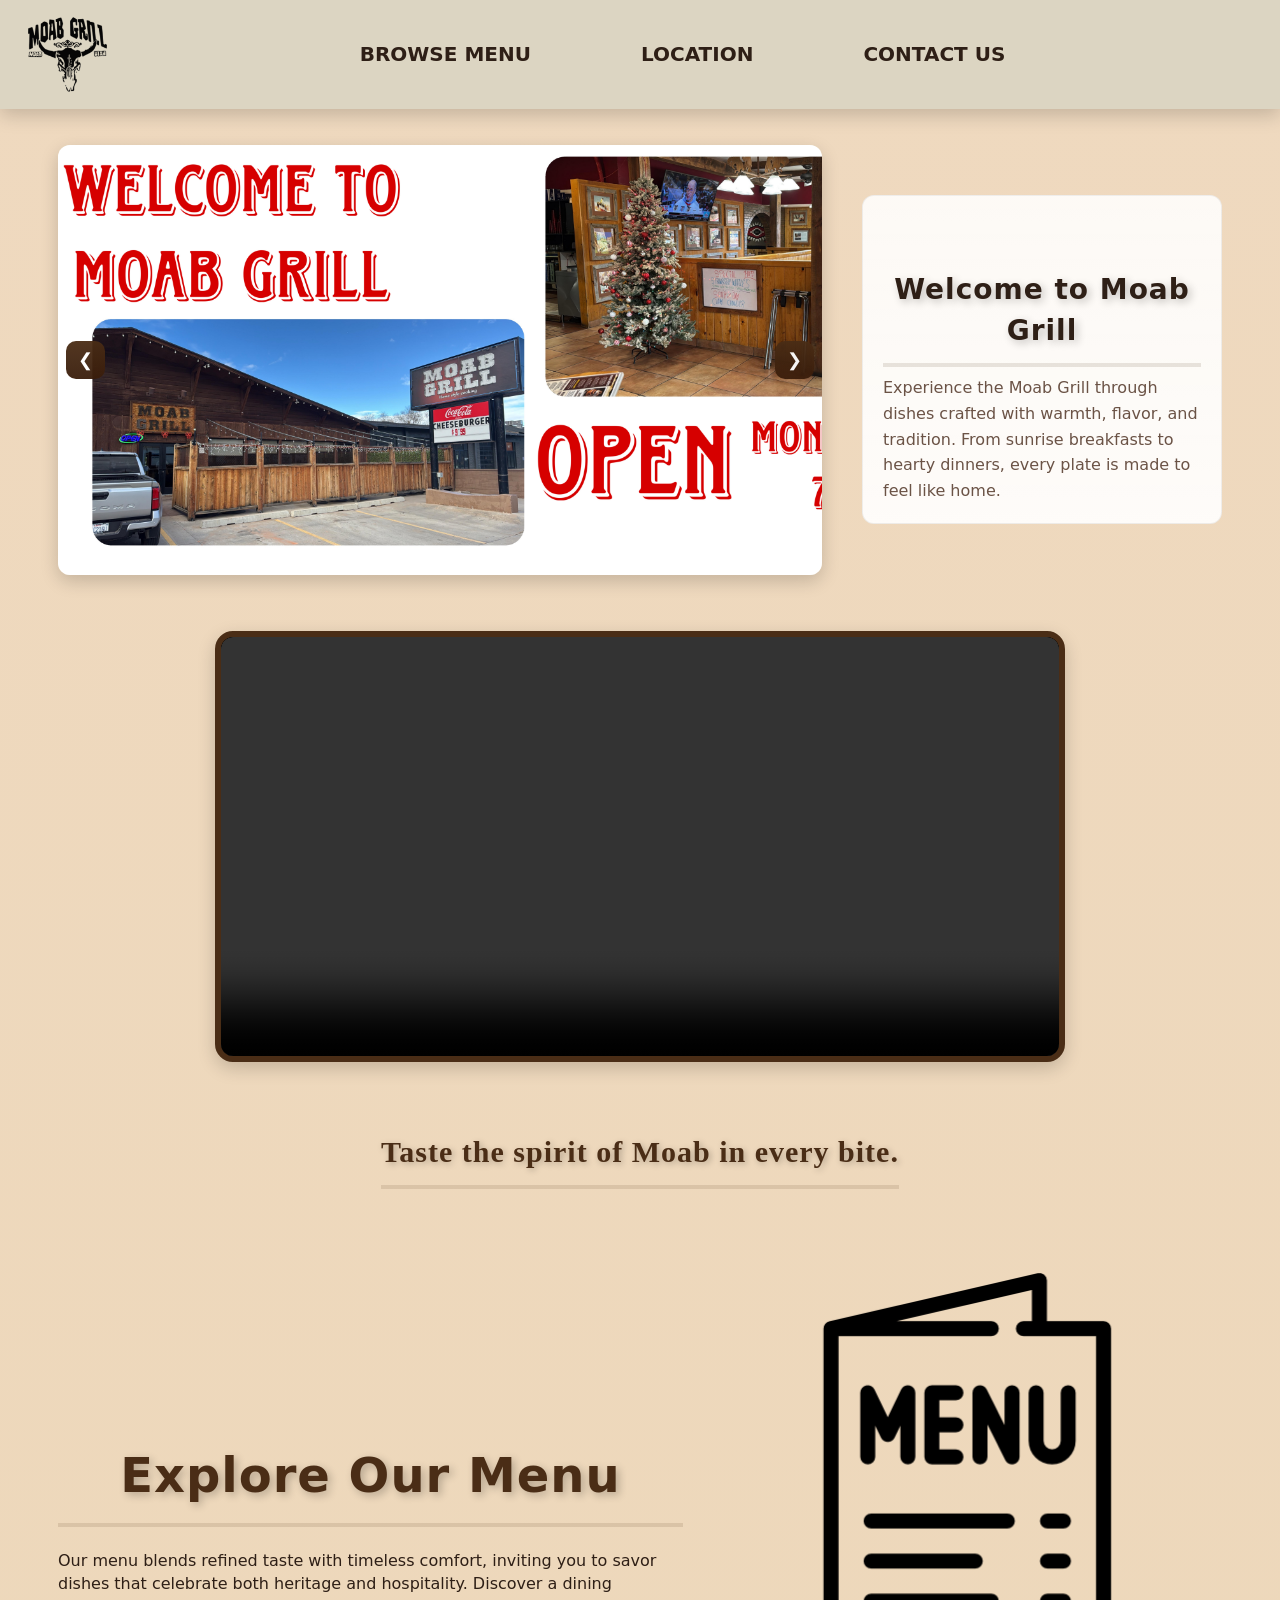
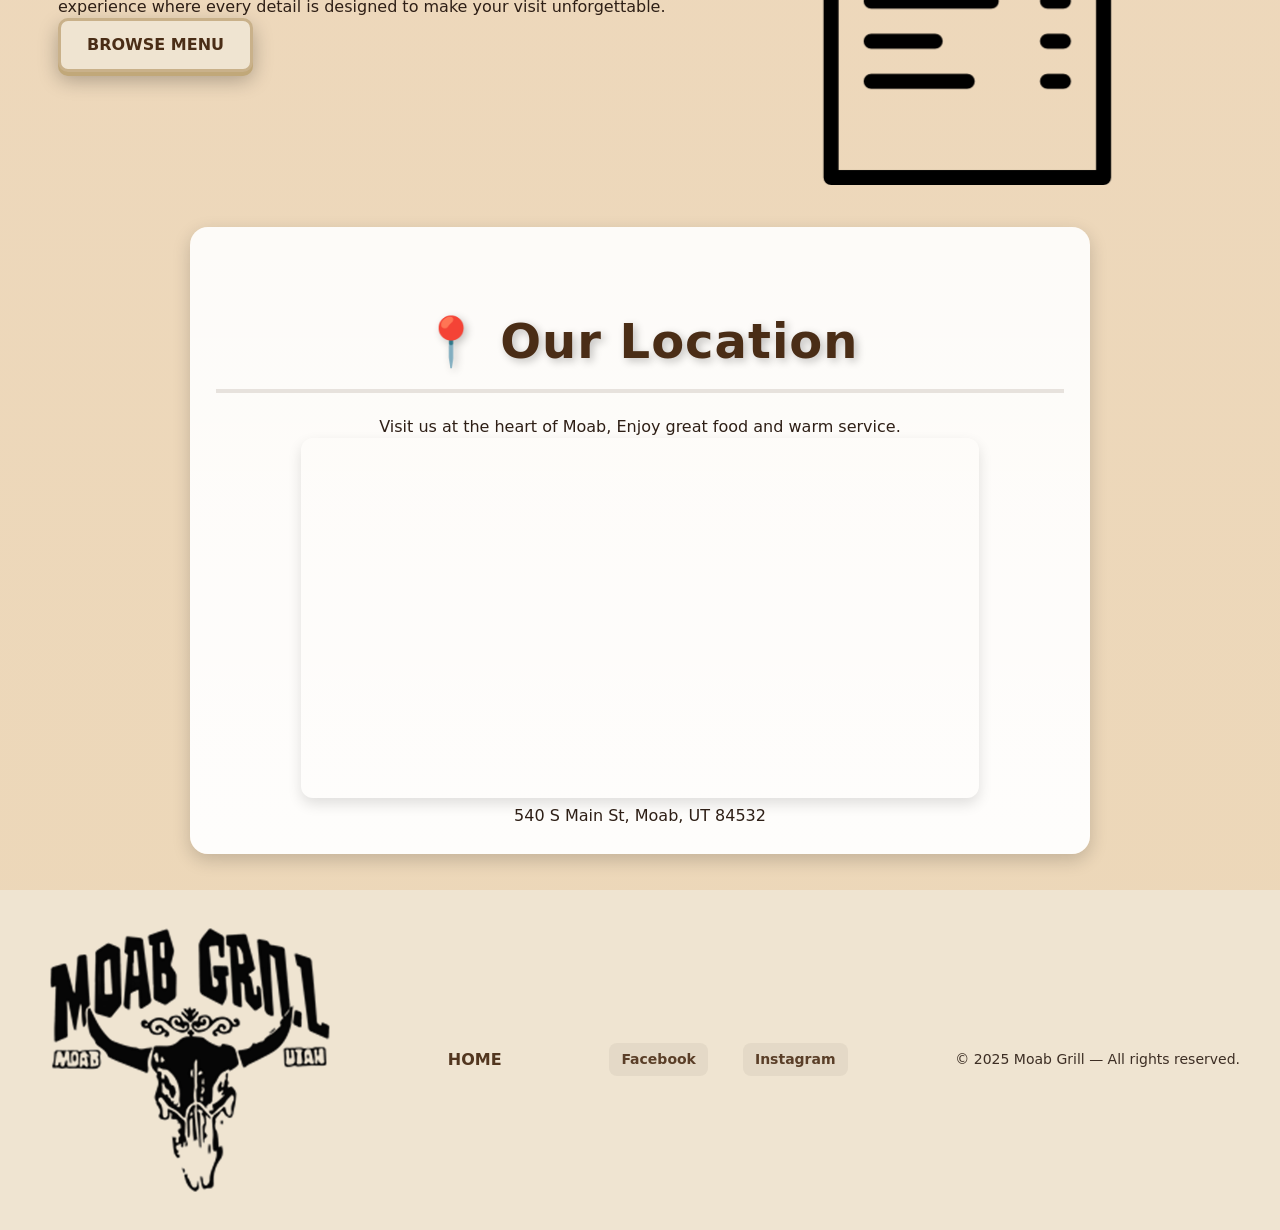
==== index.html @ 01747a02 "Rename" ====
<!DOCTYPE html>
<html lang="en">
<head>
    <meta charset="UTF-8">
    <meta name="viewport" content="width=device-width, initial-scale=1.0">
    <link rel="icon" type="image/x-icon" href="moabgrill.ico">

    <title>Moab Grill</title>

    <link rel="stylesheet" href="styles.css">

    <script defer src="script.js"></script>
</head>

<body>
    <header>
        <h1>
            <img src="LogoMG.jpg" alt="Logo" width="85">
        </h1>

        <nav>
            <a href="menu.html">BROWSE MENU</a>
            <a href="#location">LOCATION</a>
            <a href="Contact.html">CONTACT US</a>
        </nav>
    </header>
 
<section class="hero">
    <div class="slider-wrapper">

        <button class="arrow left" onclick="prevSlide()">&#10094;</button>

        <div class="slider" id="slider">
            <img src="IMG/slide1.JPEG" alt="Welcome">
            <img src="IMG/slide2.JPEG" alt="News">
            <img src="IMG/slide3.JPEG" alt="News2">
        </div>

        <button class="arrow right" onclick="nextSlide()">&#10095;</button>

    </div>

    <div class="hero-text text-box">
        <h2>Welcome to Moab Grill</h2>
        <p>
            Experience the Moab Grill through dishes crafted with warmth, flavor, and tradition. From sunrise breakfasts to hearty dinners, every plate is made to feel like home.
        </p>
    </div>

</section>

<script>
let slider = document.getElementById('slider');
let current = 0;

function nextSlide() {
    current = Math.min(current + 1, slider.children.length - 1);
    slider.scrollTo({ left: slider.clientWidth * current, behavior: "smooth" });
}

function prevSlide() {
    current = Math.max(current - 1, 0);
    slider.scrollTo({ left: slider.clientWidth * current, behavior: "smooth" });
}
</script>
    
    <!-- VIDEO SECTION -->
    <section class="home-video">
        <div class="video-container">

            <video id="moabVideo" controls autoplay muted>
                <source src="IMG/MoabVideo.MOV" type="video/mp4">
                Your browser does not support the video tag.
            </video>

            <button id="replayBtn" class="replay-btn" style="display:none;">
                Replay Video
            </button>

        </div>

        <h2 class="video-slogan">Taste the spirit of Moab in every bite.</h2>
    </section>
<!-- SECCIÓN INTERMEDIA: IMAGEN + TEXTO -->
<section class="info-section">

    <div class="info-text text-box">
        <h2>Explore Our Menu</h2>
        <p>
Our menu blends refined taste with timeless comfort, inviting you to savor dishes that celebrate both heritage and hospitality. Discover a dining experience where every detail is designed to make your visit unforgettable.
        </p>

        <a href="menu.html" class="menu-btn">BROWSE MENU</a>
    </div>

    <div class="info-image">
        <img src="IMG/menuHome.png" alt="Info Moab">
    </div>

</section>

<div class="map-container">
<section class="location-card" id="location">
    <h2 class="location-title">📍 Our Location</h2>

    <p class="location-text">
        Visit us at the heart of Moab, Enjoy great food and warm service.
    </p>

    <div class="map-container">
        <iframe 
            src="https://www.google.com/maps/embed?pb=!1m18!1m12!1m3!1d3119.619940650488!2d-109.55331732407231!3d38.56556946621529!2m3!1f0!2f0!3f0!3m2!1i1024!2i768!4f13.1!3m3!1m2!1s0x8747e1f3d8382903%3A0x69e4f09eb631715b!2s540%20S%20Main%20St%2C%20Moab%2C%20UT%2084532%2C%20EE.%20UU.!5e0!3m2!1ses-419!2smx!4v1763267041675!5m2!1ses-419!2smx"
            loading="lazy"
            allowfullscreen=""
            referrerpolicy="no-referrer-when-downgrade">
        </iframe>
    </div>
            <p class="location-text">
540 S Main St, Moab, UT 84532
    </p>
</section>
</div>
    
<footer class="footer" id="contacto">
  <div class="footer-container">

    <div class="footer-brand">
      <img src="LogoMG.jpg" alt="Moab Grill Logo" class="footer-logo-img">
    </div>

    <div class="footer-links">
      <a href="MoabGrill.html">HOME</a>
    </div>

    <div class="footer-socials">
      <a href="https://www.facebook.com/profile.php?id=61584618687221" target="_blank" class="social-item">
        <img src="IMG/facebook.jpg" alt="Facebook">
        <span>Facebook</span>
      </a>

      <a href="https://www.instagram.com/moabgrill_restaurant/" target="_blank" class="social-item">
        <img src="IMG/instagram.jpg" alt="Instagram">
        <span>Instagram</span>
      </a>
    </div>

    <div class="footer-copy">
      © 2025 Moab Grill — All rights reserved.
    </div>

  </div>
</footer>


</body>
</html>
---- styles.css ----
/* ==========================================================
   MOAB GRILL — UNIFIED STYLES + MOBILE OPTIMIZED
   ========================================================== */

/* Variables */
:root{
  --bg: #EFD9BF;
  --paper: #FFF8F0;
  --accent-dark: #4a2d16;
  --accent-mid: #8b4b1e;
  --accent-warm: #c98a55;
  --text-dark: #2e1f16;
  --muted: #6b5346;
  --vanilla: #F6E8C3;
  --footer-bg: #1f1f1f;
  --shadow: 0 6px 18px rgba(0,0,0,0.18);
  --radius: 12px;
  --max-width: 1200px;
}

/* --------------------------
   Reset y globales
   -------------------------- */
*{box-sizing:border-box;margin:0;padding:0}
html{scroll-behavior:smooth}
body{
  font-family: "Inter", system-ui, -apple-system, "Segoe UI", Roboto, "Helvetica Neue", Arial;
  background: linear-gradient(180deg, var(--bg) 0%, #ecd7b8 100%);
  color:var(--text-dark);
  -webkit-font-smoothing:antialiased;
  -moz-osx-font-smoothing:grayscale;
  line-height:1.45;
}
.container{
  max-width:var(--max-width);
  margin:0 auto;
  padding:0 18px;
}
a{color:inherit;text-decoration:none}
img{max-width:100%;display:block}
/* --------------------------
   HEADER / NAV */

header{
    display:flex;
    align-items:center;
    background:#DCD5C2;
    padding:12px 25px;
    box-shadow:var(--shadow);
    position:sticky;
    top:0;
    z-index:60;
}

/* Logo  */
header .logo{
    margin-left:15px; 
}
header .logo img{
    width:92px;
    height:auto;
    border-radius:8px;
}

/* Nav general */
nav{
    display:flex;
    flex:1;
    justify-content:center; /* centra el conjunto del nav */
    align-items:center;
    gap:60px; /* espacio entre BROWSE MENU y los otros */
}

/* BROWSE MENU */
nav a:first-child{
    font-weight:700;
    font-size:20px;
    color:var(--text-dark);
    padding:6px 10px;
    position:relative;
    transition:0.3s ease;
}
nav a:first-child::after{
    content:"";
    position:absolute;
    left:0;
    bottom:-3px;
    width:0%;
    height:3px;
    background-color:var(--accent-mid);
    transition:width 0.3s ease;
}
nav a:first-child:hover::after{
    width:100%;
}
nav a:first-child:hover{
    transform:scale(1.08);
    color:var(--accent-mid);
}

/* LOCATION + CONTACT US */
nav a:not(:first-child){
    font-weight:700;
    font-size:20px;
    color:var(--text-dark);
    padding:6px 10px;
    margin-left:30px; 
    position:relative;
    transition:0.3s ease;
}
nav a:not(:first-child)::after{
    content:"";
    position:absolute;
    left:0;
    bottom:-3px;
    width:0%;
    height:3px;
    background-color:var(--accent-mid);
    transition:width 0.3s ease;
}
nav a:not(:first-child):hover::after{
    width:100%;
}
nav a:not(:first-child):hover{
    transform:scale(1.08);
    color:var(--accent-mid);
}

/* --------------------------
   MOBILE
   -------------------------- */
@media(max-width:600px){
    header{
        flex-direction:column;
        align-items:center;
        padding:12px 10px;
    }
    nav{
        flex-direction:column;
        gap:12px;
    }
    nav a{
        font-size:18px;
        margin-left:0;
    }
    header .logo{
        margin-left:0;
    }
}



/* --------------------------
   HERO / SLIDER — 
   -------------------------- */

.hero{
  max-width:var(--max-width);
  margin:36px auto;
  display:flex;
  gap:40px;
  align-items:center;
  padding:0 18px;
}

.slider-wrapper{
  flex:1;
  min-width:260px;
  max-width:900px;
  position:relative;
}

.slider{
  display:flex;
  overflow:hidden;
  border-radius:12px;
  box-shadow:var(--shadow);
  aspect-ratio:16/9;
  background:#EFE4D1; /* madera de abedul */
}

.arrow{
  position:absolute;
  top:50%;
  transform:translateY(-50%);
  background:linear-gradient(180deg,var(--accent-dark),#3a1d0b);
  color:#fff;
  border:0;
  padding:8px 12px;
  border-radius:10px;
  cursor:pointer;
  font-size:18px;
  opacity:0.95;
}
/* --------------------------
   HERO TEXT + ARROWS
   -------------------------- */
.arrow.left{
    left:8px;
}

.arrow.right{
    right:8px;
}

.hero-text{
    width:360px;
    background:linear-gradient(180deg,rgba(255,255,255,0.85), rgba(255,255,255,0.9));
    padding:20px;
    border-radius:12px;
    border:1px solid rgba(0,0,0,0.06);
}

.hero-text h2{
    font-size:28px;
    margin-bottom:8px;
    color:var(--text-dark);
}

.hero-text p{
    color:var(--muted);
    line-height:1.6;
}

/* ===========================
   MOBILE — BOTÓN BROWSE MENU ABEDUL
   =========================== */
@media(max-width:600px){
  .menu-btn{
    background:#EFE4D1 !important; /* madera de abedul */
    color:var(--accent-dark) !important;
    border:3px solid #C9B18A !important;
    box-shadow:0 4px 0 #C1A879, 0 8px 18px rgba(0,0,0,0.18) !important;
  }

  .menu-btn:hover{
    background:#E6DAC1 !important;
    transform:scale(1.05);
  }
}

/* --------------------------
   VIDEO HOME
   -------------------------- */
.home-video{
    display:flex;
    flex-direction:column;
    align-items:center;
    gap:14px;
    padding:20px 0;
}

.video-container{
    width:92%;
    max-width:850px;
    border-radius:18px;
    overflow:hidden;
    border:6px solid var(--accent-dark);
    box-shadow:var(--shadow);
    background:#000; /* fondo neutro original */
}

.home-video video{
    width:100%;
    display:block;
    border-radius:12px;
    background:#000;
}

.video-slogan{
    font-family:Georgia,serif;
    font-weight:700;
    font-size:30px;
    color:var(--accent-dark);
    text-align:center;
    text-shadow:2px 2px 6px rgba(0,0,0,0.25);
}

.replay-btn{
    display:inline-block;
    margin-top:10px;
    background:var(--accent-dark);
    color:#fff;
    padding:10px 20px;
    border-radius:12px;
    border:0;
    cursor:pointer;
    font-weight:700;
    box-shadow:0 6px 14px rgba(0,0,0,0.25);
    transition:0.25s ease;
}

.replay-btn:hover{
    background:var(--accent-mid);
}

/* --------------------------
   INFO SECTION
   -------------------------- */
.info-section{
    display:flex;
    gap:28px;
    align-items:center;
    max-width:var(--max-width);
    margin:42px auto;
    padding:0 18px;
}

.info-image{
    width:45%;
}

.info-image img{
    width:100%;
    border-radius:12px;
    object-fit:cover;
}

.info-text{
    width:55%;
}
.menu-btn{
    display:inline-block;
    background:#EFE4D1; /* madera de abedul */
    color:var(--accent-dark); /* texto oscuro */
    padding:12px 26px;
    border-radius:10px;
    font-weight:800;
    border:3px solid #C9B18A; /* borde madera sutil */
    box-shadow:0 4px 0 #C1A879, 0 8px 20px rgba(0,0,0,0.28);
    transition:0.25s ease;
}

.menu-btn:hover{
    background:#E6DAC1; /* hover un poco más claro */
    transform:scale(1.05);
}
/* --------------------------
   MENU INTRO 
   -------------------------- */
.menu-intro{
  display: flex;
  align-items: center;
  justify-content: space-between;
  max-width: var(--max-width);
  margin: 40px auto;
  gap: 30px;
  padding: 0 18px;
  flex-wrap: wrap;
}

.menu-intro .intro-text{
  flex: 1 1 45%;
  font-size: 20px;
  color: var(--text-dark);
  line-height: 1.6;
}

.menu-intro .intro-image{
  flex: 1 1 45%;
  display: flex;
  justify-content: flex-end;
}

.menu-intro .intro-image img{
  border-radius: 12px;
  max-width: 100%;
  height: auto;
  object-fit: cover;
  box-shadow: var(--shadow);
}

/* Responsive: apilar en móvil */
@media (max-width: 820px){
  .menu-intro{
    flex-direction: column-reverse;
    text-align: center;
    gap: 20px;
  }
  .menu-intro .intro-image{
    justify-content: center;
  }
  .menu-intro .intro-text{
    flex: unset;
    width: 100%;
    font-size: 18px;
  }
}

/* --------------------------
   SUBMENU 
   -------------------------- */
.submenu{
  max-width:var(--max-width);
  margin:28px auto;
  padding:30px 18px;
  background:var(--vanilla);
  border-radius:14px;
  box-shadow:var(--shadow);
  display:flex;flex-wrap:wrap;gap:46px;justify-content:center;align-items:center;
  transition:all 0.3s ease;
}

.submenu a{
  width:auto;
  min-width:130px;
  max-width:220px;
  display:flex;
  flex-direction:column;
  align-items:center;
  justify-content:flex-start;
  gap:10px;
  color:var(--text-dark);
  font-weight:800;
  font-size:18px;
  text-align:center;
  text-decoration:none;
  padding:6px;
  transition: transform 0.3s ease, color 0.3s ease;
}

.submenu a img{
  width:92px;
  height:92px;
  object-fit:contain;
  border-radius:12px;
  background:linear-gradient(180deg,rgba(255,255,255,0.9), rgba(255,255,255,0.7));
  padding:10px;
  box-shadow:0 6px 14px rgba(0,0,0,0.12);
  transition: transform 0.3s ease, filter 0.3s ease;
}

/* Hover Animations */
.submenu a:hover img{
  transform: scale(1.15);
  filter: brightness(1.18);
}
.submenu a:hover{
  transform: translateY(-6px);
  color: var(--accent-mid);
}

/* Responsive Submenu */
@media (max-width:900px){
  .submenu{
    gap:30px;
    padding:24px;
  }
  .submenu a{
    min-width:140px;
    width:45%;
  }
  .submenu a img{
    width:86px;
    height:86px;
  }
}
@media (max-width:420px){
  .submenu a{
    width:100%;
    min-width:unset;
  }
  .submenu{
    padding:18px;
    gap:18px;
  }
  .submenu a img{
    width:76px;
    height:76px;
  }
}

/* --------------------------
   MENU GRID / ITEMS
   -------------------------- */
.menu-row{
  display:flex;
  flex-wrap:wrap;
  gap:26px;
  justify-content:center;
  margin-bottom:28px;
}

.menu-item{
  flex:1 1 calc(33.333% - 30px);
  max-width:32%;
  background:var(--paper);
  border-radius:12px;
  padding:16px;
  box-shadow:0 8px 20px rgba(0,0,0,0.12);
  text-align:center;
  border:1px solid rgba(0,0,0,0.04);
  transition: transform 0.3s ease, box-shadow 0.3s ease;
}

.menu-item:hover{
  transform: translateY(-6px);
  box-shadow:0 12px 28px rgba(0,0,0,0.18);
}

.menu-item img{
  border-radius:10px;
  margin-bottom:12px;
  transition: transform 0.3s ease, filter 0.3s ease;
}

.menu-item:hover img{
  transform: scale(1.05);
  filter: brightness(1.12);
}

.menu-item h3{
  font-size:20px;
  color:var(--text-dark);
  margin-bottom:10px;
}

.menu-item p{
  color:var(--muted);
  font-size:15px;
  line-height:1.45;
}

/* Responsive Menu Items */
@media(max-width:820px){
  .menu-item{
    flex:1 1 80%;
    max-width:80%;
  }
}
@media(max-width:480px){
  .menu-item{
    padding:12px;
  }
  .menu-item h3{
    font-size:18px;
  }
  .menu-item p{
    font-size:14px;
  }
}

/* --------------------------
   PDF SECTION
   -------------------------- */
.pdf-section{
  max-width:var(--max-width);
  margin:28px auto;
  padding:18px;
  text-align:center;
}
.pdf-section h2{
  font-size:24px;
  color:var(--accent-dark);
  margin-bottom:18px;
}
.pdf-buttons{
  display:flex;
  flex-wrap:wrap;
  gap:14px;
  justify-content:center;
}
.pdf-btn{
  background:var(--paper);
  border:2px solid #d4b787;
  color:var(--text-dark);
  padding:10px 20px;
  border-radius:10px;
  font-weight:800;
  transition: background 0.25s ease, border-color 0.25s ease;
}
.pdf-btn:hover{
  background:#fffaf2;
  border-color:var(--accent-warm);
}

/* --------------------------
   TITLES H2/H3/H4
   -------------------------- */
h2{
  font-size:48px;
  text-align:center;
  font-weight:900;
  color:var(--accent-dark);
  text-shadow:3px 3px 8px rgba(0,0,0,0.24);
  margin:54px 0 22px;
  letter-spacing:1px;
  padding-bottom:12px;
  border-bottom:4px solid rgba(74,45,22,0.12);
}
h3, .menu-item h3{
  font-size:28px;
  text-align:center;
  font-weight:800;
  color:var(--accent-dark);
  margin:14px 0 8px;
  text-shadow:2px 2px 6px rgba(0,0,0,0.18);
}
h4{
  text-align:center;
  font-size:20px;
  font-weight:700;
  color:var(--muted);
  margin:12px 0 18px;
  text-shadow:1px 1px 4px rgba(0,0,0,0.12);
}

/* --------------------------
   MAP / LOCATION
   -------------------------- */
.location-card{max-width:900px;margin:36px auto;padding:26px;border-radius:18px;background:linear-gradient(180deg,rgba(255,255,255,0.9),rgba(255,255,255,0.95));box-shadow:var(--shadow);text-align:center}
.map-container iframe{width:80%;max-width:750px;height:360px;border-radius:12px;border:0;box-shadow:0 6px 14px rgba(0,0,0,0.12)}

/* --------------------------
   FOOTER
   -------------------------- */
.footer{
  background:#EFE4D1;
  color:var(--text-dark);
  padding:20px 18px;
}

.footer .footer-container{
  max-width:var(--max-width);
  margin:0 auto;
  display:flex;
  align-items:center;
  justify-content:space-between;
  gap:18px;
  flex-wrap:wrap;
}

.footer .brand{
  display:flex;
  align-items:center;
  gap:12px;
}

/* LOGO */
.footer .brand img{
  width:20px;
  border-radius:8px;
}

.footer .footer-links{
  display:flex;
  gap:18px;
  align-items:center;
}

.footer .footer-links a{
  color:var(--accent-dark);
  font-weight:600;
  opacity:0.95;
}

/* SOCIAL ICONS */
.footer .footer-socials{
  display:flex;
  gap:20px;
  align-items:center;
}

.footer .footer-socials a{
  display:flex;
  align-items:center;
  gap:8px;                  /* ← espacio entre icono y texto */
  padding:6px 10px;         /* ← más aire alrededor */
  border-radius:8px;
  background:rgba(0,0,0,0.05);
  transition: transform 0.25s ease, background 0.25s ease;
}


.footer .footer-socials img{
  width:22px;
  height:22px;
  filter:brightness(0.85);
  transition: transform 0.25s ease, filter 0.25s ease;
}


/* Hover */
.footer .footer-socials a:hover{
  transform: translateY(-4px);
  background:rgba(0,0,0,0.08);
}

.footer .footer-socials a:hover img{
  transform: scale(1.18);
  filter:brightness(1.2);
}

.footer .footer-copy{
  font-size:14px;
  opacity:0.92;
}


/* --------------------------
   MOBILE OPTIMIZATIONS
   -------------------------- */
@media(max-width:720px){
  .footer .footer-container{
    flex-direction:column;
    align-items:center;
    text-align:center;
  }
  .footer .footer-socials{order:2}
  .footer .footer-copy{order:3; margin-top:10px;}
}

/* ===========================
   MOBILE — INFO SECTION
   =========================== */
@media(max-width:600px){

  .info-section{
    flex-direction: column;   /* apila imagen y texto */
    gap:20px;                 /* espacio entre imagen y texto */
    align-items: left;      /* centra todo horizontalmente */
    padding:20px 10px;
  }

  .info-image, .info-text{
    width:95%;                /* ocupan casi todo el ancho */
    max-width:400px;          /* límite máximo para no estirar demasiado */
  }

  .info-image img{
    width:100%;               /* imagen llena el contenedor */
    height:auto;
    border-radius:12px;
  }

  .info-text{
    text-align:center;        /* texto centrado debajo de la imagen */
  }

  
  .info-text .menu-btn{
    width:100%;
    max-width:250px;
    margin:12px auto 0;
  }

}
/* --------------------------
   CONTACT US SECTION
-------------------------- */

/* SOCIAL ICONS — SOLO TEXTO */
.footer .footer-socials{
  display:flex;
  gap:35px;                 /* separación entre Facebook e Instagram */
  align-items:center;
}

.footer .footer-socials a{
  display:flex;
  align-items:center;
  padding:6px 12px;
  border-radius:8px;
  background:rgba(0,0,0,0.05);
  text-decoration:none;
  font-size:14px;
  font-weight:600;
  color:var(--accent-dark);
  opacity:0.9;
  transition: transform 0.25s ease, background 0.25s ease;
}

/* OCULTAR CUALQUIER IMAGEN (por si queda en el HTML) */
.footer .footer-socials img{
  display:none !important;
}

.footer .footer-socials a:hover{
  transform: translateY(-3px);
  background:rgba(0,0,0,0.08);
}
.social-buttons{
  display:flex;
  gap:16px;
  align-items:center;
}

/* BOTÓN FACEBOOK */
.btn-facebook{
  padding:8px 16px;
  background:#3b5998; /* azul Facebook */
  color:white;
  font-weight:600;
  border-radius:8px;
  text-decoration:none;
  transition:0.25s ease;
}

.btn-facebook:hover{
  background:#324b82;
  transform:translateY(-3px);
}

/* BOTÓN INSTAGRAM */
.btn-instagram{
  padding:8px 16px;
  background:#d6249f;  /* rosa IG */
  color:white;
  font-weight:600;
  border-radius:8px;
  text-decoration:none;
  transition:0.25s ease;
}

.btn-instagram:hover{
  background:#b81f87;
  transform:translateY(-3px);
}


/* End of CSS */
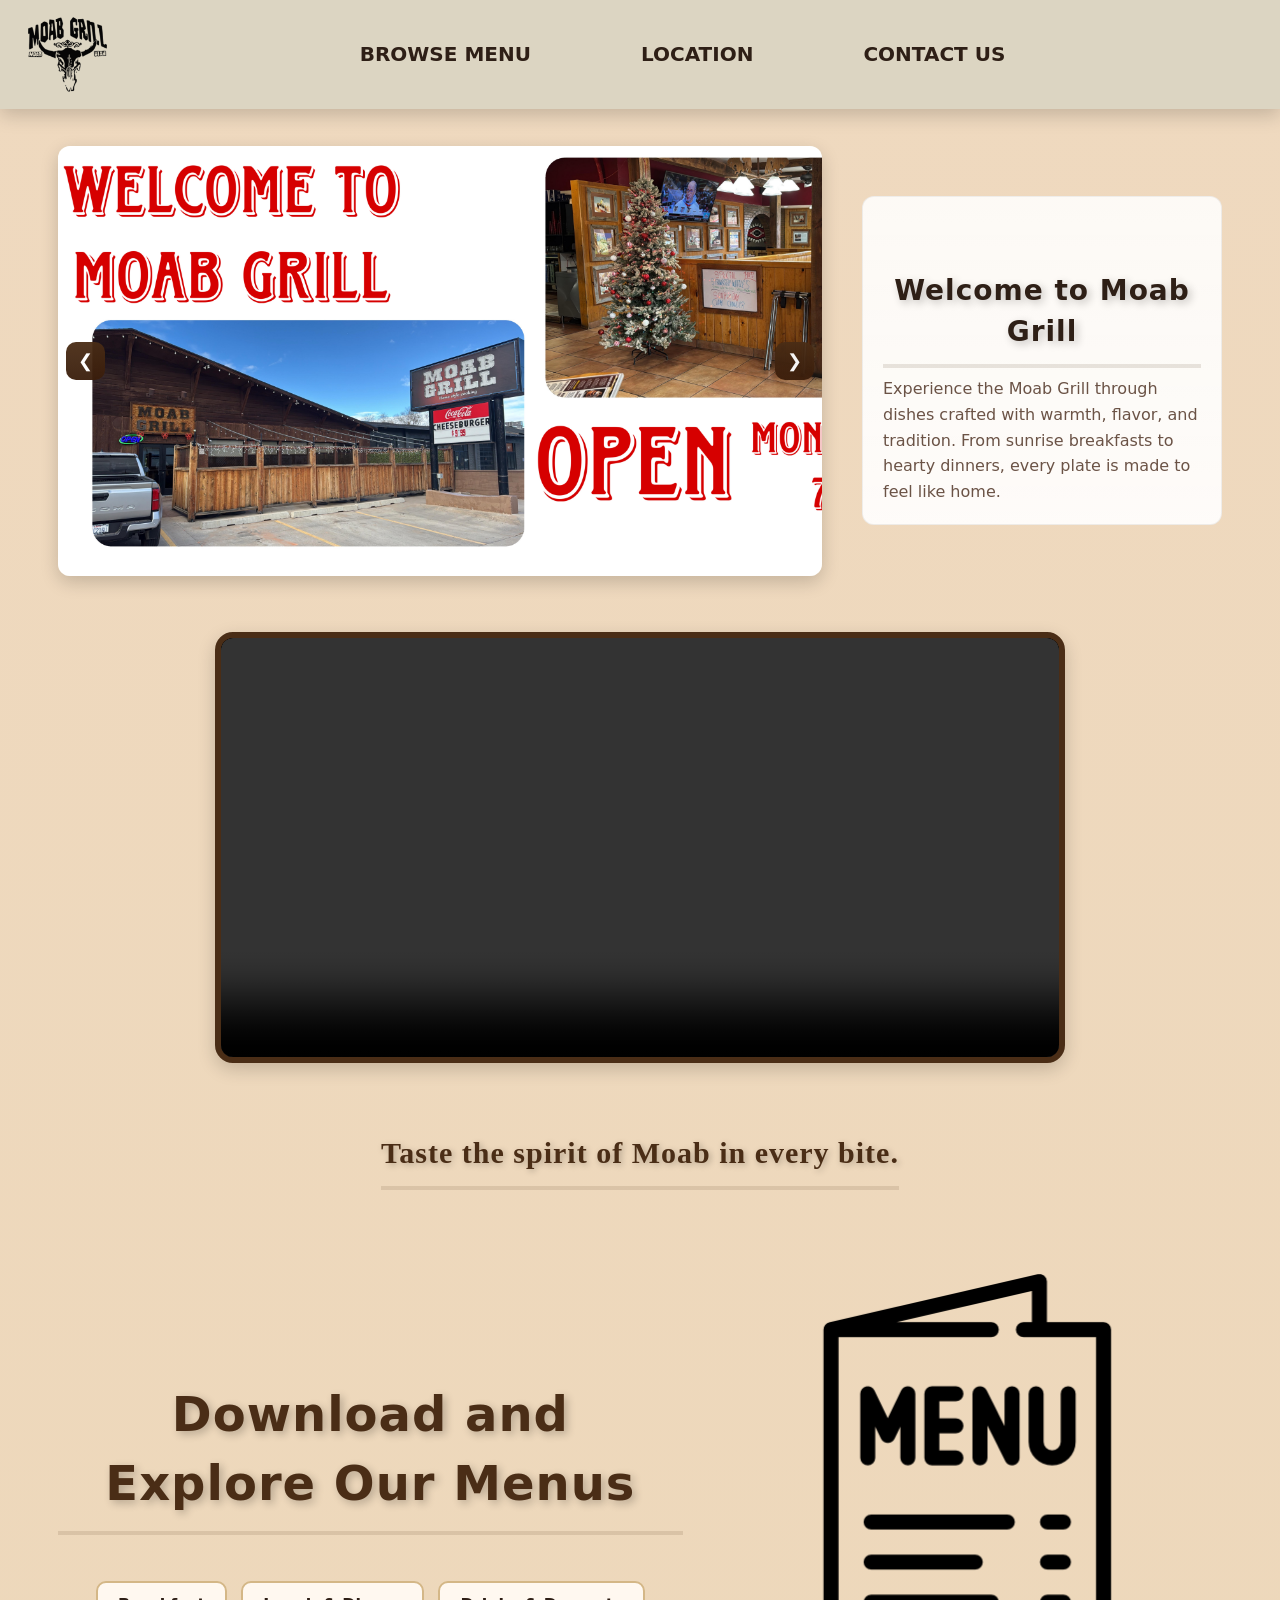
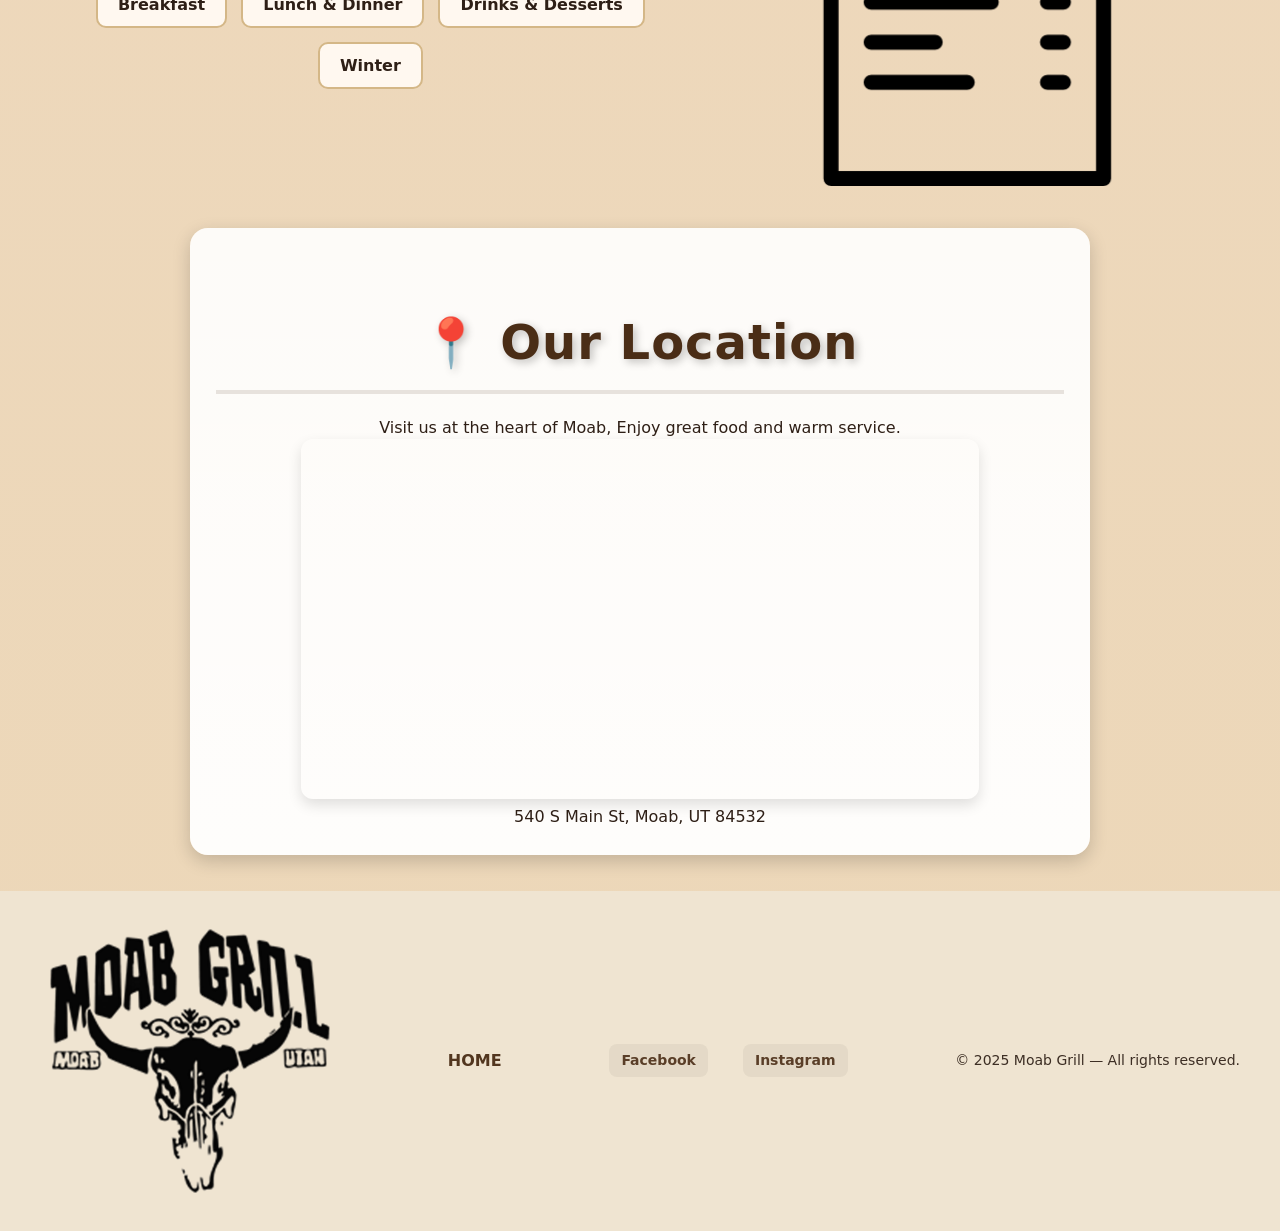
==== commit 0e0cedb1: "prueba" ====
--- a/index.html
+++ b/index.html
@@ -84,14 +84,22 @@
 <!-- SECCIÓN INTERMEDIA: IMAGEN + TEXTO -->
 <section class="info-section">
 
-    <div class="info-text text-box">
-        <h2>Explore Our Menu</h2>
-        <p>
-Our menu blends refined taste with timeless comfort, inviting you to savor dishes that celebrate both heritage and hospitality. Discover a dining experience where every detail is designed to make your visit unforgettable.
-        </p>
+   <div class="info-text text-box">
+  <h2>Download and Explore Our Menus</h2>
 
-        <a href="menu.html" class="menu-btn">BROWSE MENU</a>
+
+  <!-- PDF SECTION -->
+  <section class="pdf-section">
+    
+
+    <div class="pdf-buttons">
+      <a href="Menu_Breakfast.pdf" target="_blank" class="pdf-btn">Breakfast</a>
+      <a href="Menu_LunchDinner.pdf" target="_blank" class="pdf-btn">Lunch & Dinner</a>
+      <a href="Drinks & Desserts.pdf" target="_blank" class="pdf-btn">Drinks & Desserts</a>
+      <a href="Menu_Winter.pdf" target="_blank" class="pdf-btn">Winter</a>
     </div>
+  </section>
+</div>
 
     <div class="info-image">
         <img src="IMG/menuHome.png" alt="Info Moab">
--- a/styles.css
+++ b/styles.css
@@ -1,6 +1,3 @@
-/* ==========================================================
-   MOAB GRILL — UNIFIED STYLES + MOBILE OPTIMIZED
-   ========================================================== */
 
 /* Variables */
 :root{
@@ -22,7 +19,9 @@
    Reset y globales
    -------------------------- */
 *{box-sizing:border-box;margin:0;padding:0}
-html{scroll-behavior:smooth}
+html{
+    scroll-behavior:smooth
+}
 body{
   font-family: "Inter", system-ui, -apple-system, "Segoe UI", Roboto, "Helvetica Neue", Arial;
   background: linear-gradient(180deg, var(--bg) 0%, #ecd7b8 100%);
@@ -30,7 +29,9 @@
   -webkit-font-smoothing:antialiased;
   -moz-osx-font-smoothing:grayscale;
   line-height:1.45;
-}
+  padding-top:110px;
+}
+
 .container{
   max-width:var(--max-width);
   margin:0 auto;
@@ -42,25 +43,31 @@
    HEADER / NAV */
 
 header{
+    position:fixed;
+    top:0;
+    left:0;
+    width:100%;
+
     display:flex;
     align-items:center;
+    justify-content:space-between;
     background:#DCD5C2;
     padding:12px 25px;
     box-shadow:var(--shadow);
-    position:sticky;
-    top:0;
-    z-index:60;
-}
-
-/* Logo  */
+    z-index:9999;
+}
+
+/* Logo */
 header .logo{
-    margin-left:15px; 
-}
+    margin-left:15px;
+}
+
 header .logo img{
     width:92px;
     height:auto;
     border-radius:8px;
 }
+
 
 /* Nav general */
 nav{
@@ -397,7 +404,9 @@
   background:var(--vanilla);
   border-radius:14px;
   box-shadow:var(--shadow);
-  display:flex;flex-wrap:wrap;gap:46px;justify-content:center;align-items:center;
+  display:flex;flex-wrap:wrap;gap:46px;
+  justify-content:center;
+  align-items:center;
   transition:all 0.3s ease;
 }
 
@@ -817,5 +826,95 @@
   transform:translateY(-3px);
 }
 
+/* =========================
+   MOBILE FIX — REAL
+========================= */
+@media (max-width: 768px){
+
+  /* HEADER */
+  header{
+    flex-direction:column;
+    gap:12px;
+    padding:14px;
+  }
+
+  header .logo{
+    margin:0;
+  }
+
+  nav{
+    width:100%;
+    flex-direction:column;
+    gap:14px;
+  }
+
+  nav a{
+    font-size:18px;
+    margin:0;
+  }
+
+  /* HERO */
+  .hero{
+    flex-direction:column;
+    gap:22px;
+    margin:20px auto;
+  }
+
+  .hero-text{
+    width:100%;
+    text-align:center;
+  }
+
+  /* VIDEO */
+  .video-container{
+    width:100%;
+    border-width:4px;
+  }
+
+  .video-slogan{
+    font-size:22px;
+    padding:0 10px;
+  }
+
+  /* INFO SECTION */
+  .info-section{
+    flex-direction:column;
+    align-items:center;
+    text-align:center;
+  }
+
+  .info-image,
+  .info-text{
+    width:100%;
+  }
+
+  /* SUBMENU */
+  .submenu{
+    padding:20px 12px;
+    gap:22px;
+  }
+
+  .submenu a{
+    width:48%;
+    max-width:none;
+  }
+
+  /* MENU ITEMS */
+  .menu-item{
+    flex:1 1 100%;
+    max-width:100%;
+  }
+
+  /* FOOTER */
+  .footer .footer-container{
+    flex-direction:column;
+    gap:16px;
+    text-align:center;
+  }
+
+  .footer .footer-socials{
+    gap:16px;
+  }
+}
 
 /* End of CSS */
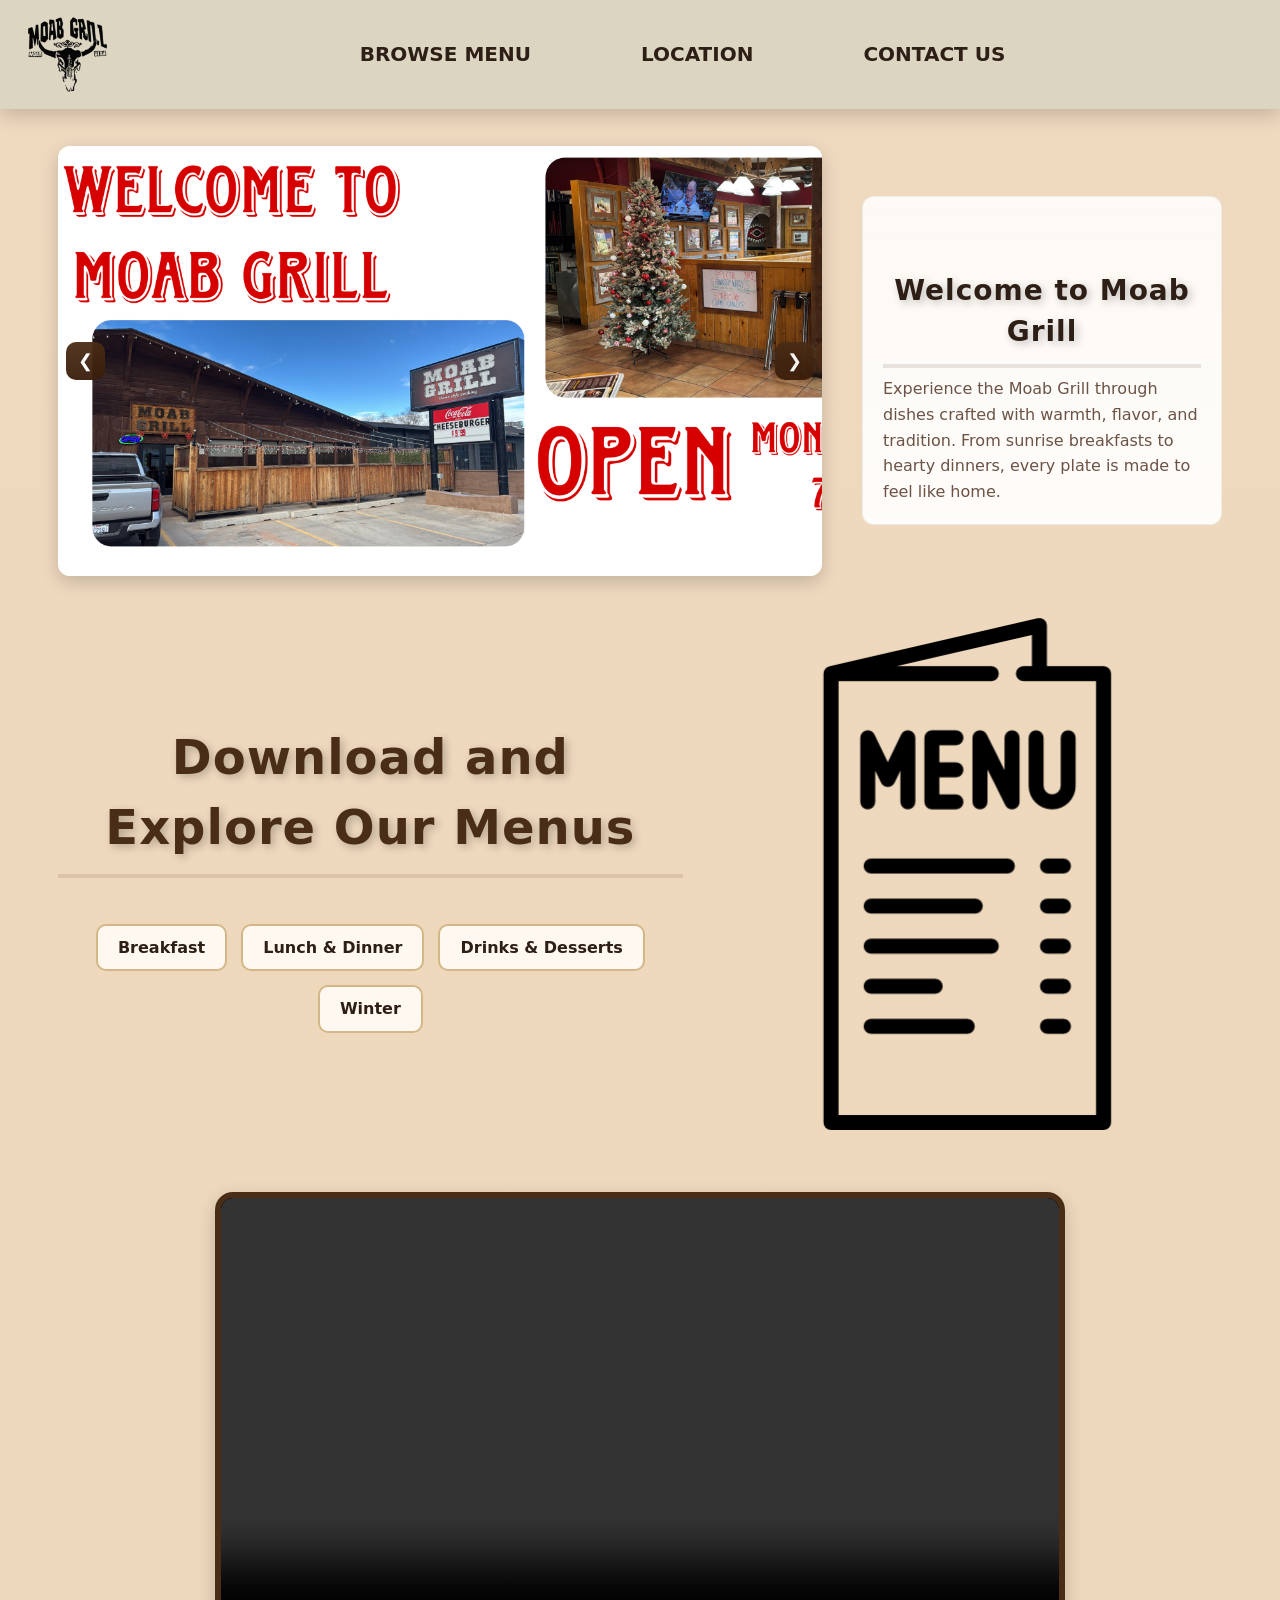
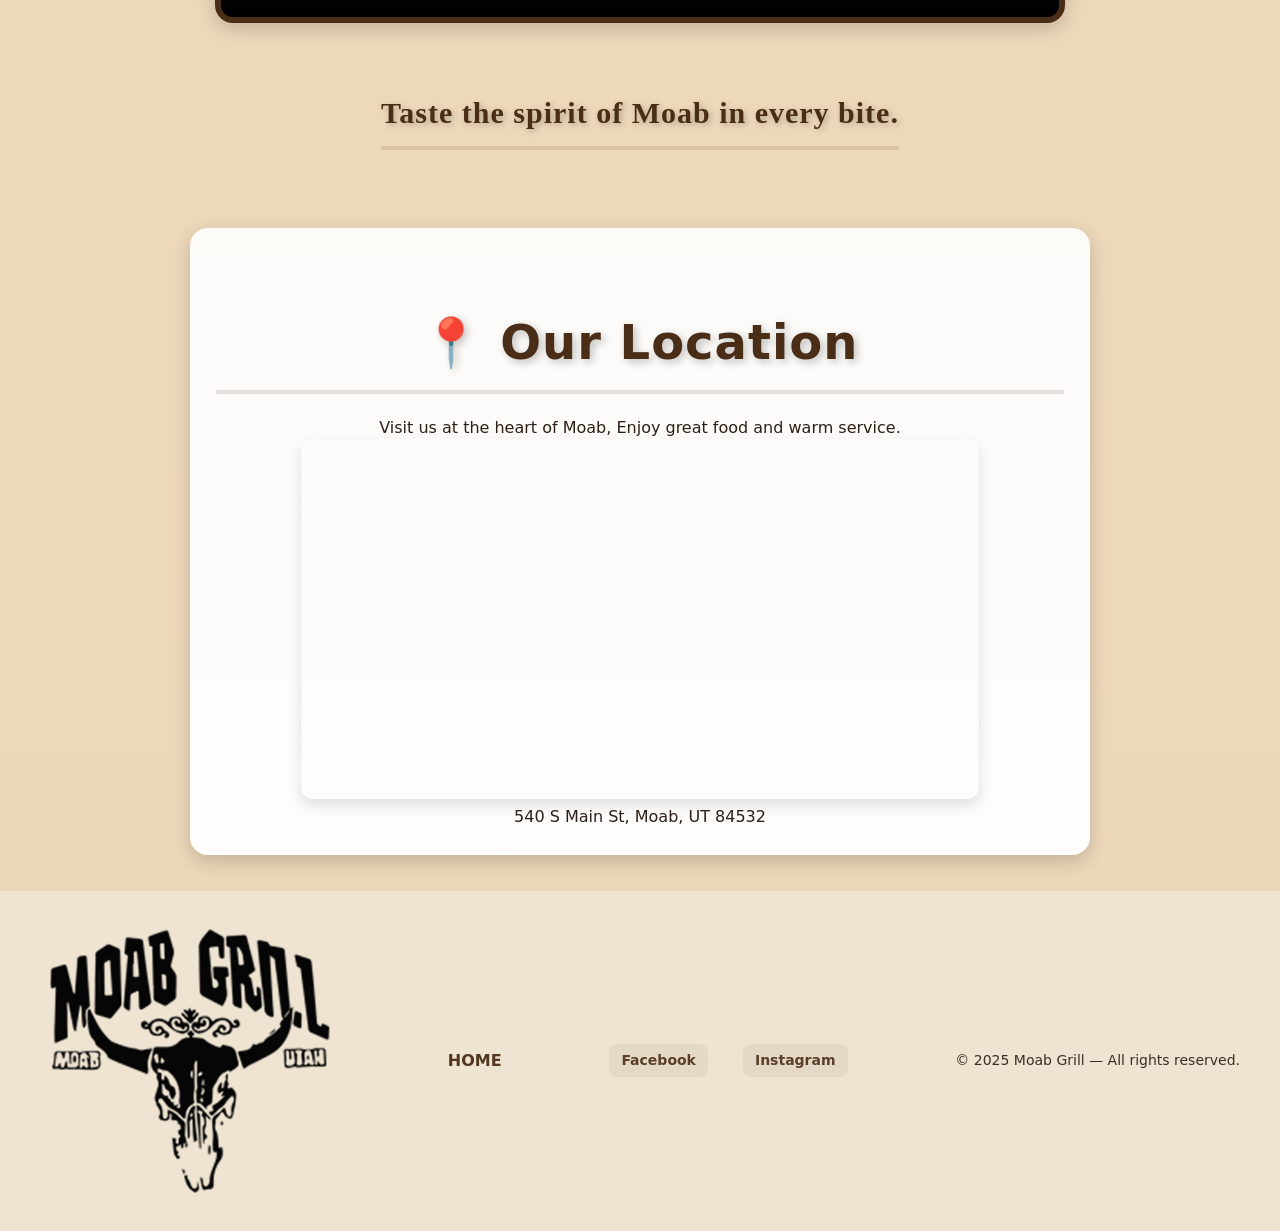
==== commit 9ff2b8ea: "Menu" ====
--- a/index.html
+++ b/index.html
@@ -64,23 +64,7 @@
 }
 </script>
     
-    <!-- VIDEO SECTION -->
-    <section class="home-video">
-        <div class="video-container">
 
-            <video id="moabVideo" controls autoplay muted>
-                <source src="IMG/MoabVideo.MOV" type="video/mp4">
-                Your browser does not support the video tag.
-            </video>
-
-            <button id="replayBtn" class="replay-btn" style="display:none;">
-                Replay Video
-            </button>
-
-        </div>
-
-        <h2 class="video-slogan">Taste the spirit of Moab in every bite.</h2>
-    </section>
 <!-- SECCIÓN INTERMEDIA: IMAGEN + TEXTO -->
 <section class="info-section">
 
@@ -106,7 +90,23 @@
     </div>
 
 </section>
+    <!-- VIDEO SECTION -->
+    <section class="home-video">
+        <div class="video-container">
 
+            <video id="moabVideo" controls autoplay muted>
+                <source src="IMG/MoabVideo.MOV" type="video/mp4">
+                Your browser does not support the video tag.
+            </video>
+
+            <button id="replayBtn" class="replay-btn" style="display:none;">
+                Replay Video
+            </button>
+
+        </div>
+
+        <h2 class="video-slogan">Taste the spirit of Moab in every bite.</h2>
+    </section>
 <div class="map-container">
 <section class="location-card" id="location">
     <h2 class="location-title">📍 Our Location</h2>
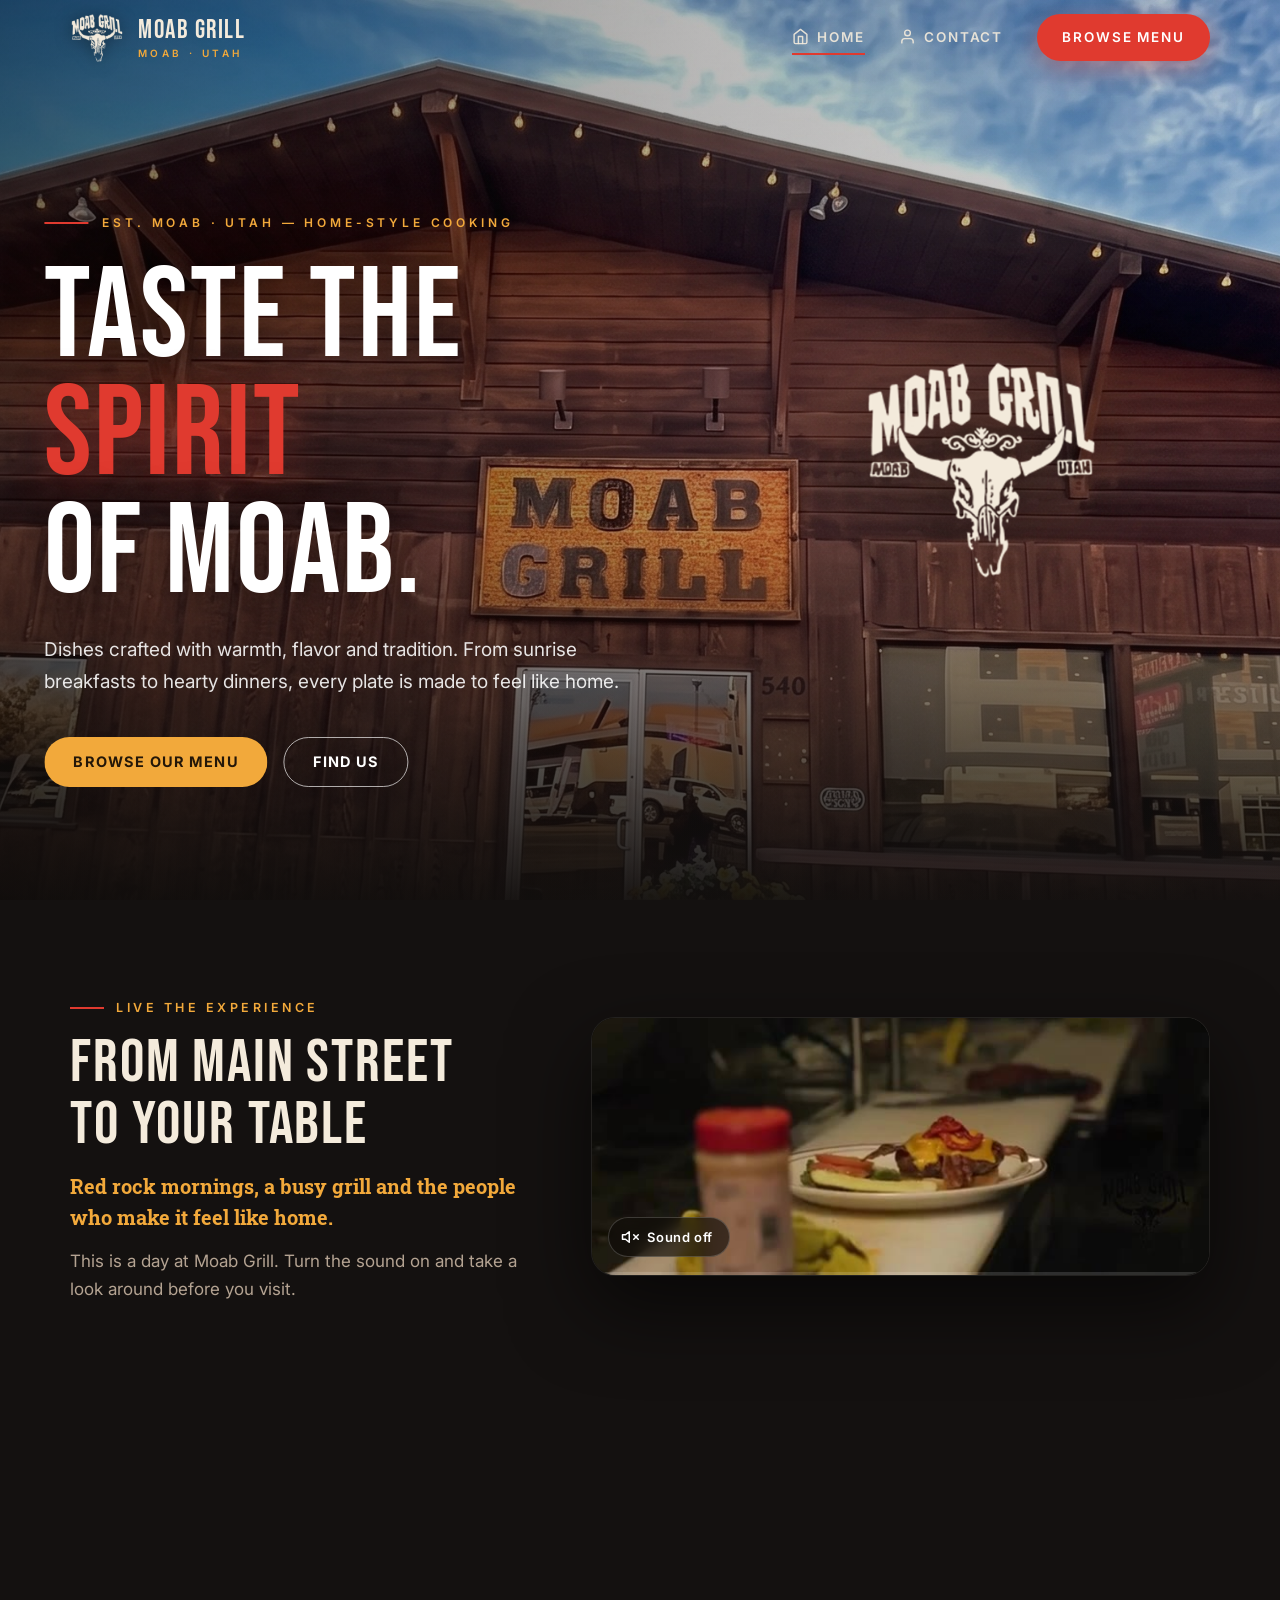
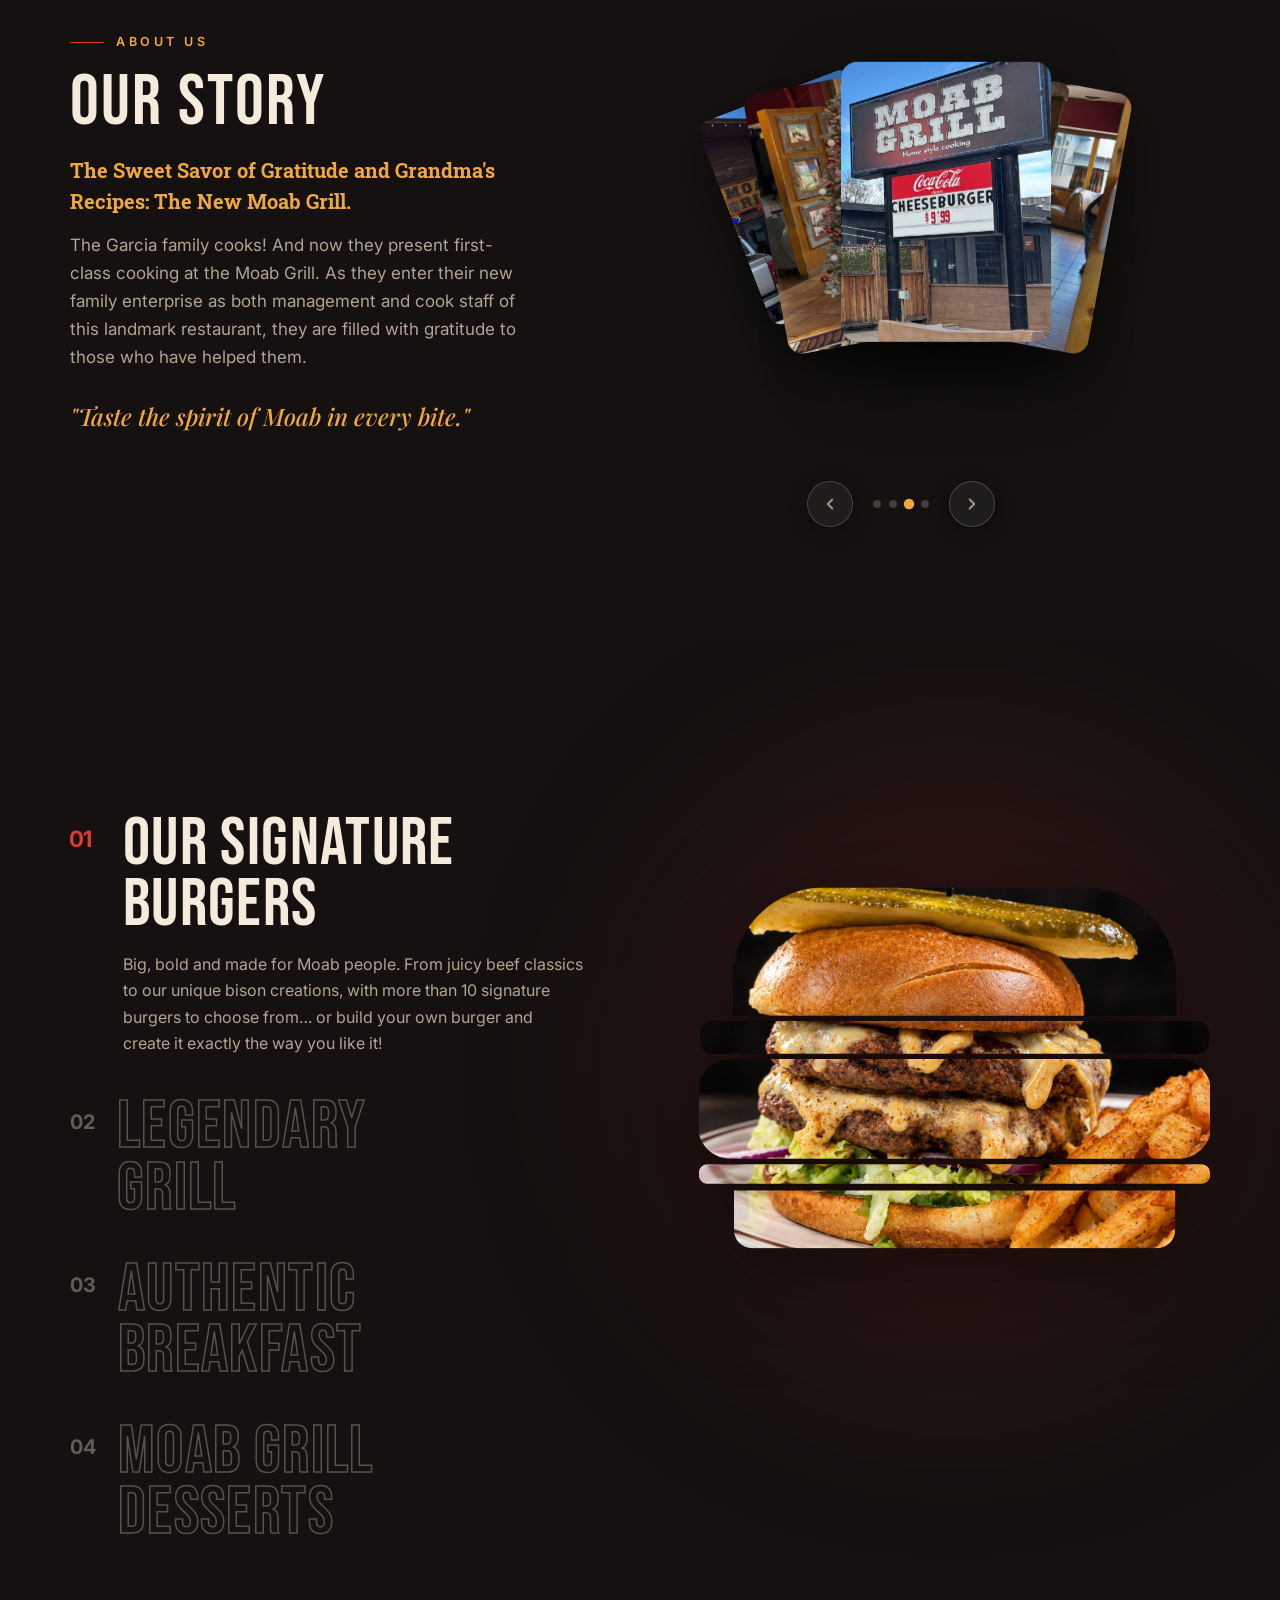
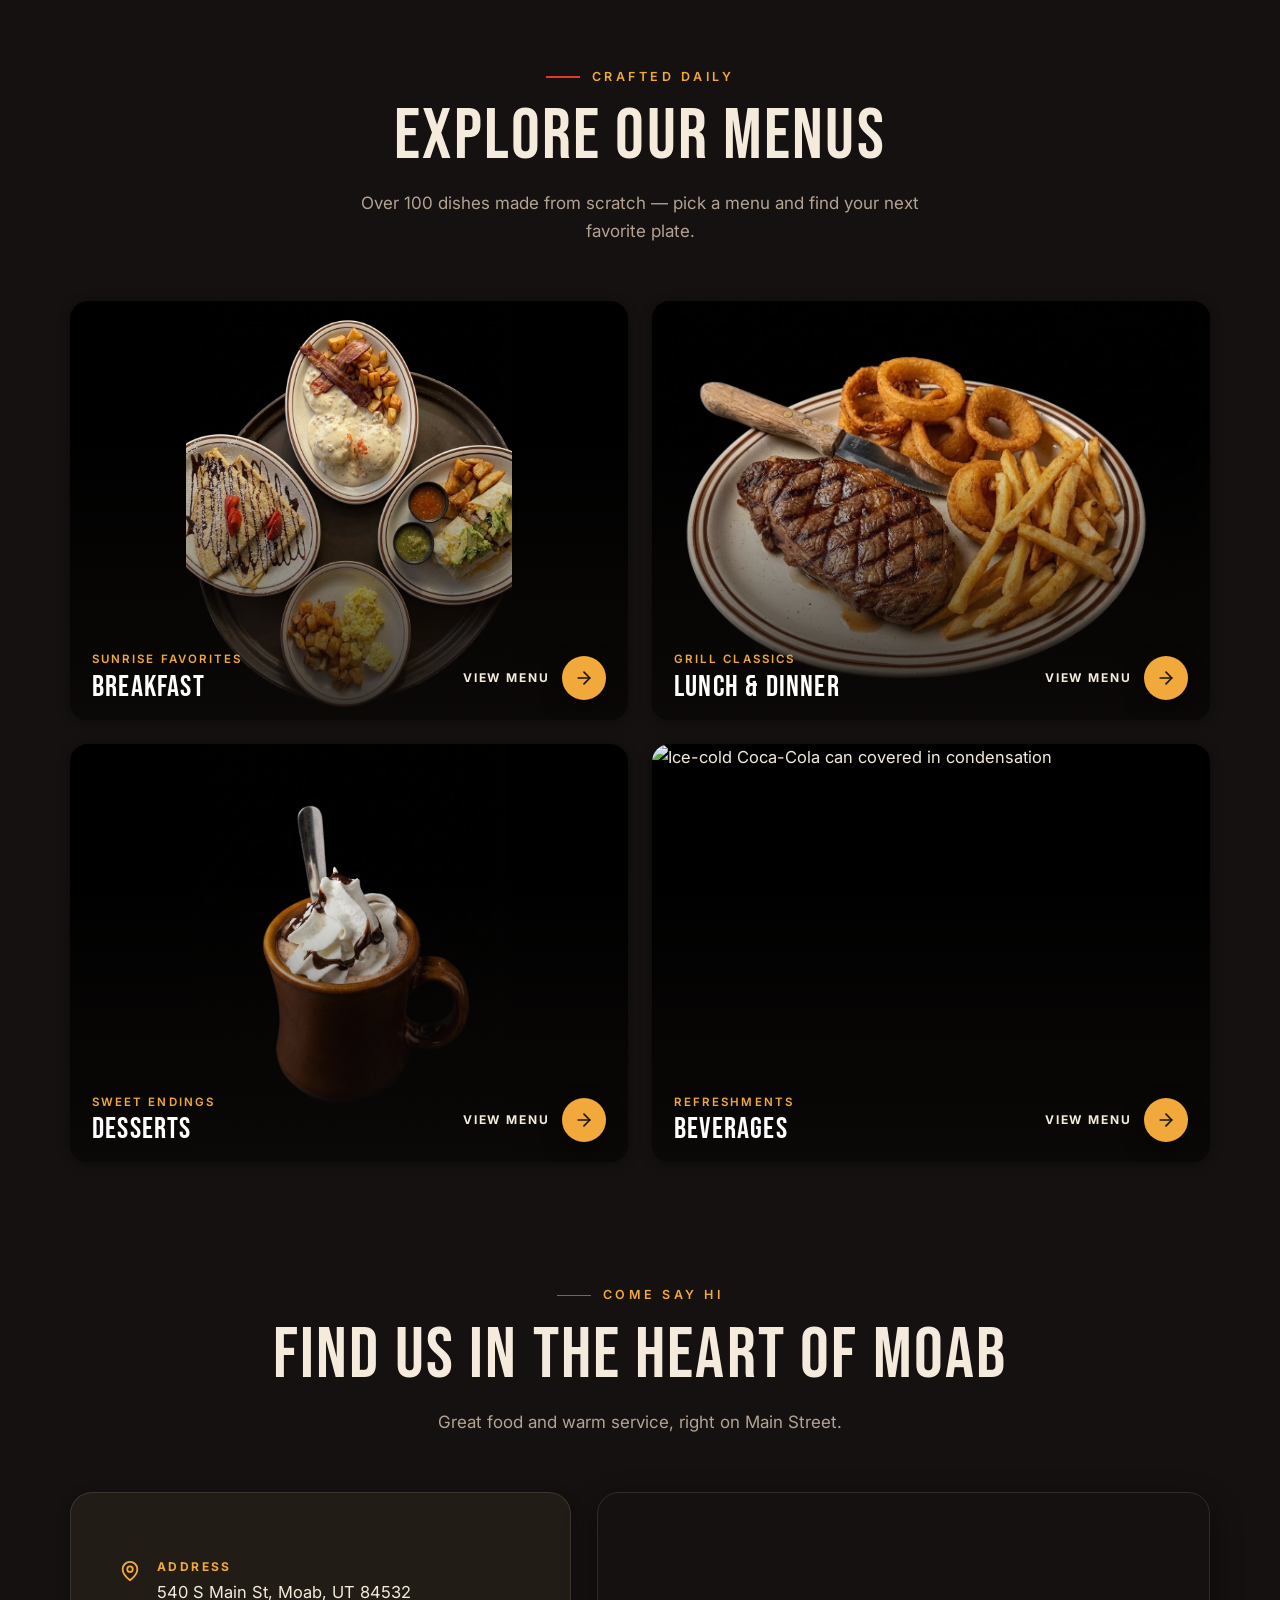
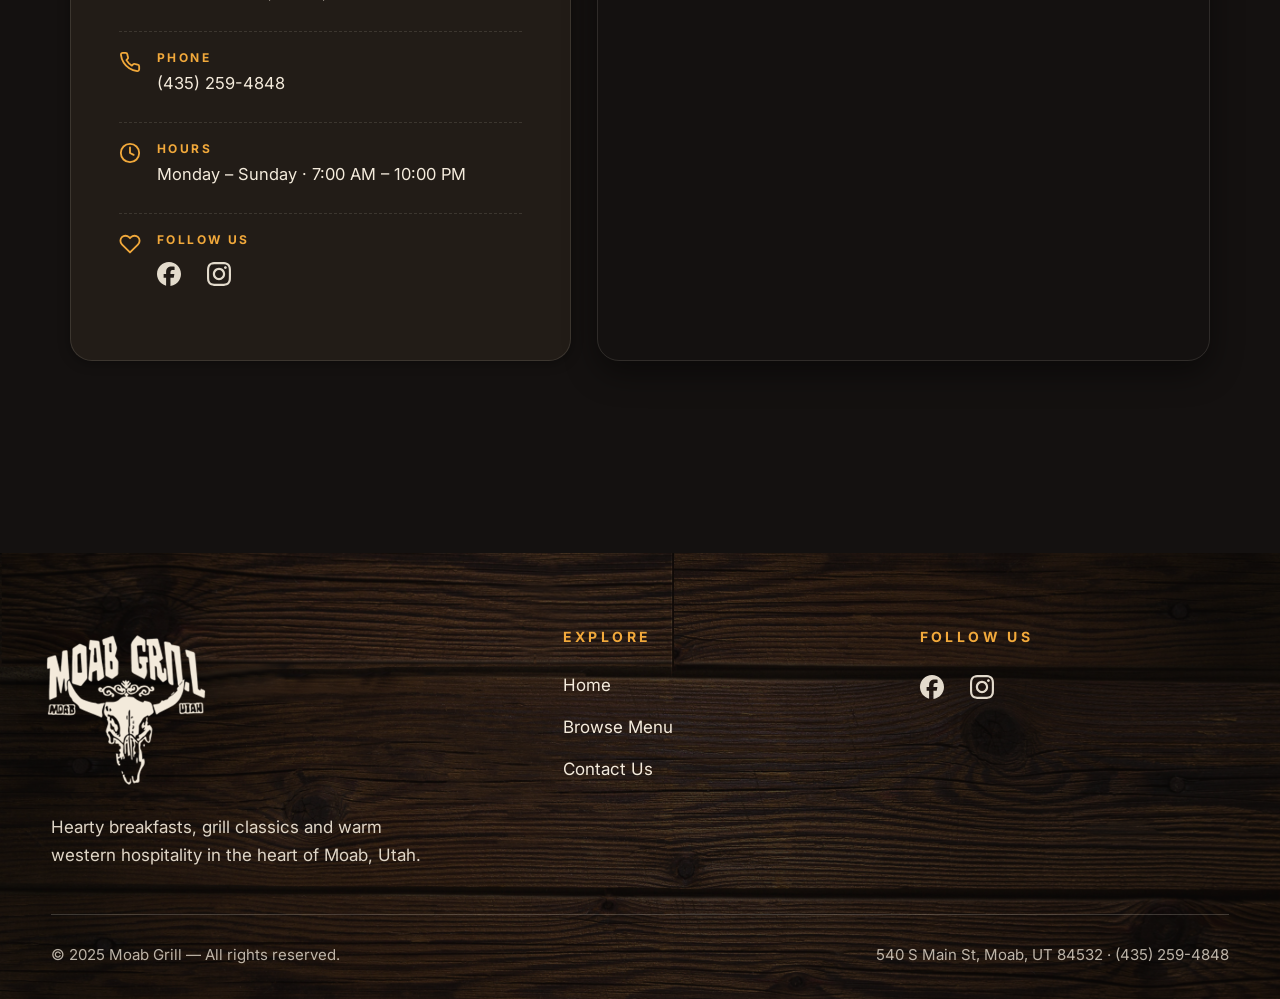
==== commit f8fd0d5c: "Sitio Moab Grill: rediseño Premium Grill, visores de PDF, SEO y estructura css/js/documents" ====
--- a/index.html
+++ b/index.html
@@ -3,162 +3,459 @@
 <head>
     <meta charset="UTF-8">
     <meta name="viewport" content="width=device-width, initial-scale=1.0">
-    <link rel="icon" type="image/x-icon" href="moabgrill.ico">
-
-    <title>Moab Grill</title>
-
-    <link rel="stylesheet" href="styles.css">
-
-    <script defer src="script.js"></script>
+    <title>Moab Grill — Restaurant in Moab, Utah</title>
+    <meta name="description" content="Moab Grill — hearty breakfasts, burgers, pizzas and western hospitality in the heart of Moab, Utah. Open daily 7 AM – 10 PM at 540 S Main St.">
+    <link rel="canonical" href="https://www.moabgrill.com/">
+    <meta name="theme-color" content="#141110">
+    <meta property="og:type" content="website">
+    <meta property="og:site_name" content="Moab Grill">
+    <meta property="og:locale" content="en_US">
+    <meta property="og:url" content="https://www.moabgrill.com/">
+    <meta property="og:title" content="Moab Grill — Restaurant in Moab, Utah">
+    <meta property="og:description" content="Moab Grill — hearty breakfasts, burgers, pizzas and western hospitality in the heart of Moab, Utah. Open daily 7 AM – 10 PM at 540 S Main St.">
+    <meta property="og:image" content="https://www.moabgrill.com/IMG/og-cover.jpg">
+    <meta property="og:image:width" content="1200">
+    <meta property="og:image:height" content="630">
+    <meta property="og:image:alt" content="Moab Grill restaurant on Main Street, Moab, Utah">
+    <meta name="twitter:card" content="summary_large_image">
+    <meta name="twitter:title" content="Moab Grill — Restaurant in Moab, Utah">
+    <meta name="twitter:description" content="Moab Grill — hearty breakfasts, burgers, pizzas and western hospitality in the heart of Moab, Utah. Open daily 7 AM – 10 PM at 540 S Main St.">
+    <meta name="twitter:image" content="https://www.moabgrill.com/IMG/og-cover.jpg">
+    <link rel="icon" href="IMG/moabgrill.ico" sizes="any">
+    <link rel="icon" type="image/png" sizes="32x32" href="IMG/favicon-32.png">
+    <link rel="icon" type="image/png" sizes="192x192" href="IMG/favicon-192.png">
+    <link rel="apple-touch-icon" href="IMG/apple-touch-icon.png">
+    <link rel="preconnect" href="https://fonts.googleapis.com">
+    <link rel="preconnect" href="https://fonts.gstatic.com" crossorigin>
+    <link rel="preconnect" href="https://images.unsplash.com">
+    <link rel="stylesheet" href="css/styles.css">
+    <script>document.documentElement.classList.add('js');</script>
+    <script defer src="https://cdn.jsdelivr.net/npm/gsap@3.12.5/dist/gsap.min.js"></script>
+    <script defer src="https://cdn.jsdelivr.net/npm/gsap@3.12.5/dist/ScrollTrigger.min.js"></script>
+    <script defer src="js/script.js"></script>
+    <script type="application/ld+json">
+{
+  "@context": "https://schema.org",
+  "@type": "Restaurant",
+  "name": "Moab Grill",
+  "url": "https://www.moabgrill.com/",
+  "image": "https://www.moabgrill.com/IMG/og-cover.jpg",
+  "logo": "https://www.moabgrill.com/IMG/apple-touch-icon.png",
+  "telephone": "+1-435-259-4848",
+  "address": {
+    "@type": "PostalAddress",
+    "streetAddress": "540 S Main St",
+    "addressLocality": "Moab",
+    "addressRegion": "UT",
+    "postalCode": "84532",
+    "addressCountry": "US"
+  },
+  "openingHoursSpecification": [
+    {
+      "@type": "OpeningHoursSpecification",
+      "dayOfWeek": [
+        "Monday",
+        "Tuesday",
+        "Wednesday",
+        "Thursday",
+        "Friday",
+        "Saturday",
+        "Sunday"
+      ],
+      "opens": "07:00",
+      "closes": "22:00"
+    }
+  ],
+  "servesCuisine": [
+    "American",
+    "Breakfast",
+    "Burgers",
+    "Steakhouse"
+  ],
+  "priceRange": "$$",
+  "hasMenu": "https://www.moabgrill.com/menu.html",
+  "sameAs": [
+    "https://www.facebook.com/profile.php?id=61584618687221",
+    "https://www.instagram.com/moabgrill_restaurant/"
+  ]
+}
+    </script>
 </head>
 
 <body>
-    <header>
-        <h1>
-            <img src="LogoMG.jpg" alt="Logo" width="85">
-        </h1>
-
-        <nav>
-            <a href="menu.html">BROWSE MENU</a>
-            <a href="#location">LOCATION</a>
-            <a href="Contact.html">CONTACT US</a>
-        </nav>
+
+    <!-- ================= HEADER ================= -->
+    <header class="site-header on-hero">
+        <div class="header-inner">
+            <a href="index.html" class="brand" aria-label="Moab Grill — Home">
+                <img src="IMG/logo1-cream.png" alt="Moab Grill logo">
+                <span class="brand-name">Moab Grill<small>Moab · Utah</small></span>
+            </a>
+
+            <button class="nav-toggle" aria-label="Open navigation" aria-expanded="false"><span></span></button>
+
+            <nav class="site-nav" aria-label="Main navigation">
+                <a href="index.html" aria-current="page"><svg class="nav-ic" viewBox="0 0 24 24" aria-hidden="true" focusable="false"><path d="M3 9l9-7 9 7v11a2 2 0 0 1-2 2H5a2 2 0 0 1-2-2z"/><polyline points="9 22 9 12 15 12 15 22"/></svg><span>Home</span></a>
+                <a href="#contact"><svg class="nav-ic" viewBox="0 0 24 24" aria-hidden="true" focusable="false"><path d="M20 21v-2a4 4 0 0 0-4-4H8a4 4 0 0 0-4 4v2"/><circle cx="12" cy="7" r="4"/></svg><span>Contact</span></a>
+                <a href="menu.html" class="btn btn-solid nav-cta">Browse Menu</a>
+            </nav>
+        </div>
     </header>
- 
-<section class="hero">
-    <div class="slider-wrapper">
-
-        <button class="arrow left" onclick="prevSlide()">&#10094;</button>
-
-        <div class="slider" id="slider">
-            <img src="IMG/slide1.JPEG" alt="Welcome">
-            <img src="IMG/slide2.JPEG" alt="News">
-            <img src="IMG/slide3.JPEG" alt="News2">
-        </div>
-
-        <button class="arrow right" onclick="nextSlide()">&#10095;</button>
-
-    </div>
-
-    <div class="hero-text text-box">
-        <h2>Welcome to Moab Grill</h2>
-        <p>
-            Experience the Moab Grill through dishes crafted with warmth, flavor, and tradition. From sunrise breakfasts to hearty dinners, every plate is made to feel like home.
-        </p>
-    </div>
-
-</section>
-
-<script>
-let slider = document.getElementById('slider');
-let current = 0;
-
-function nextSlide() {
-    current = Math.min(current + 1, slider.children.length - 1);
-    slider.scrollTo({ left: slider.clientWidth * current, behavior: "smooth" });
-}
-
-function prevSlide() {
-    current = Math.max(current - 1, 0);
-    slider.scrollTo({ left: slider.clientWidth * current, behavior: "smooth" });
-}
-</script>
-    
-
-<!-- SECCIÓN INTERMEDIA: IMAGEN + TEXTO -->
-<section class="info-section">
-
-   <div class="info-text text-box">
-  <h2>Download and Explore Our Menus</h2>
-
-
-  <!-- PDF SECTION -->
-  <section class="pdf-section">
-    
-
-    <div class="pdf-buttons">
-      <a href="Menu_Breakfast.pdf" target="_blank" class="pdf-btn">Breakfast</a>
-      <a href="Menu_LunchDinner.pdf" target="_blank" class="pdf-btn">Lunch & Dinner</a>
-      <a href="Drinks & Desserts.pdf" target="_blank" class="pdf-btn">Drinks & Desserts</a>
-      <a href="Menu_Winter.pdf" target="_blank" class="pdf-btn">Winter</a>
-    </div>
-  </section>
-</div>
-
-    <div class="info-image">
-        <img src="IMG/menuHome.png" alt="Info Moab">
-    </div>
-
-</section>
-    <!-- VIDEO SECTION -->
-    <section class="home-video">
-        <div class="video-container">
-
-            <video id="moabVideo" controls autoplay muted>
-                <source src="IMG/MoabVideo.MOV" type="video/mp4">
-                Your browser does not support the video tag.
-            </video>
-
-            <button id="replayBtn" class="replay-btn" style="display:none;">
-                Replay Video
-            </button>
-
-        </div>
-
-        <h2 class="video-slogan">Taste the spirit of Moab in every bite.</h2>
-    </section>
-<div class="map-container">
-<section class="location-card" id="location">
-    <h2 class="location-title">📍 Our Location</h2>
-
-    <p class="location-text">
-        Visit us at the heart of Moab, Enjoy great food and warm service.
-    </p>
-
-    <div class="map-container">
-        <iframe 
-            src="https://www.google.com/maps/embed?pb=!1m18!1m12!1m3!1d3119.619940650488!2d-109.55331732407231!3d38.56556946621529!2m3!1f0!2f0!3f0!3m2!1i1024!2i768!4f13.1!3m3!1m2!1s0x8747e1f3d8382903%3A0x69e4f09eb631715b!2s540%20S%20Main%20St%2C%20Moab%2C%20UT%2084532%2C%20EE.%20UU.!5e0!3m2!1ses-419!2smx!4v1763267041675!5m2!1ses-419!2smx"
-            loading="lazy"
-            allowfullscreen=""
-            referrerpolicy="no-referrer-when-downgrade">
-        </iframe>
-    </div>
-            <p class="location-text">
-540 S Main St, Moab, UT 84532
-    </p>
-</section>
-</div>
-    
-<footer class="footer" id="contacto">
-  <div class="footer-container">
-
-    <div class="footer-brand">
-      <img src="LogoMG.jpg" alt="Moab Grill Logo" class="footer-logo-img">
-    </div>
-
-    <div class="footer-links">
-      <a href="MoabGrill.html">HOME</a>
-    </div>
-
-    <div class="footer-socials">
-      <a href="https://www.facebook.com/profile.php?id=61584618687221" target="_blank" class="social-item">
-        <img src="IMG/facebook.jpg" alt="Facebook">
-        <span>Facebook</span>
-      </a>
-
-      <a href="https://www.instagram.com/moabgrill_restaurant/" target="_blank" class="social-item">
-        <img src="IMG/instagram.jpg" alt="Instagram">
-        <span>Instagram</span>
-      </a>
-    </div>
-
-    <div class="footer-copy">
-      © 2025 Moab Grill — All rights reserved.
-    </div>
-
-  </div>
-</footer>
-
+
+    <!-- ================= HERO (PHOTO + LOGO) ================= -->
+    <section class="hero hero-video" aria-label="Welcome to Moab Grill">
+        <div class="hero-bg" style="background-image:url('IMG/header-3-crop.jpg')" aria-hidden="true"></div>
+
+        <div class="hero-inner hero-split">
+            <div class="hero-content">
+                <span class="hero-eyebrow">Est. Moab · Utah — Home-style cooking</span>
+                <h1 class="hero-title">Taste the <em>spirit</em><br>of Moab.</h1>
+                <p class="hero-tagline">
+                    Dishes crafted with warmth, flavor and tradition. From sunrise breakfasts
+                    to hearty dinners, every plate is made to feel like home.
+                </p>
+                <div class="hero-actions">
+                    <a href="menu.html" class="btn btn-light">Browse Our Menu</a>
+                    <a href="#contact" class="btn btn-ghost">Find Us</a>
+                </div>
+            </div>
+
+            <div class="hero-logo">
+                <img src="IMG/logo1-cream.png" alt="Moab Grill — bull skull logo">
+            </div>
+        </div>
+
+    </section>
+
+    <!-- ================= LIVE THE EXPERIENCE (video reel) ================= -->
+    <section class="section experience" id="experience">
+        <div class="container">
+            <div class="experience-grid">
+
+                <div class="experience-copy reveal">
+                    <span class="eyebrow">Live the experience</span>
+                    <h2 class="section-title">From Main Street to Your Table</h2>
+                    <p class="about-lead">Red rock mornings, a busy grill and the people who make it feel like home.</p>
+                    <p class="section-sub">This is a day at Moab Grill. Turn the sound on and take a look around before you visit.</p>
+                </div>
+
+            <div class="reel">
+                <video class="reel-video" src="IMG/Moab-video-1.mp4" poster="IMG/video-poster.jpg" muted loop playsinline autoplay preload="metadata" aria-label="A day at Moab Grill: Main Street, the kitchen and our guests"></video>
+                <img class="reel-poster" src="IMG/video-poster.jpg" alt="" aria-hidden="true">
+
+                <button class="reel-play" type="button" aria-label="Play video">
+                    <svg viewBox="0 0 24 24" fill="currentColor" aria-hidden="true"><path d="M8 5.14v13.72c0 .8.87 1.3 1.56.88l10.8-6.86a1.05 1.05 0 0 0 0-1.76L9.56 4.26C8.87 3.84 8 4.34 8 5.14z"/></svg>
+                </button>
+
+                <button class="reel-sound" type="button" aria-pressed="false">
+                    <svg class="ic-off" viewBox="0 0 24 24" fill="none" stroke="currentColor" stroke-width="2" stroke-linecap="round" stroke-linejoin="round" aria-hidden="true"><polygon points="11 5 6 9 2 9 2 15 6 15 11 19 11 5"/><line x1="23" y1="9" x2="17" y2="15"/><line x1="17" y1="9" x2="23" y2="15"/></svg>
+                    <svg class="ic-on" viewBox="0 0 24 24" fill="none" stroke="currentColor" stroke-width="2" stroke-linecap="round" stroke-linejoin="round" aria-hidden="true"><polygon points="11 5 6 9 2 9 2 15 6 15 11 19 11 5"/><path d="M19.07 4.93a10 10 0 0 1 0 14.14M15.54 8.46a5 5 0 0 1 0 7.07"/></svg>
+                    <span>Sound off</span>
+                </button>
+
+                <div class="reel-progress" aria-hidden="true"><span></span></div>
+            </div>
+
+            </div>
+        </div>
+    </section>
+
+    <!-- ================= ABOUT US + GALLERY (infinite card fan) ================= -->
+    <section class="section gallery" id="about">
+        <div class="container">
+            <div class="about-grid">
+
+                <div class="about-copy reveal">
+                    <span class="eyebrow">About Us</span>
+                    <h2 class="section-title">Our Story</h2>
+                    <p class="about-lead">
+                        The Sweet Savor of Gratitude and Grandma's Recipes: The New Moab Grill.
+                    </p>
+                    <p class="section-sub">
+                        The Garcia family cooks! And now they present first-class cooking at the
+                        Moab Grill. As they enter their new family enterprise as both management
+                        and cook staff of this landmark restaurant, they are filled with gratitude
+                        to those who have helped them.
+                    </p>
+                    <p class="video-slogan about-slogan">"Taste the spirit of Moab in every bite."</p>
+                </div>
+
+                <div class="about-fan">
+                    <div class="fan-layout" aria-label="Photos of Moab Grill">
+                        <div class="fan-card"><img src="IMG/hero-exterior.jpg" alt="Moab Grill exterior with wooden facade" style="--pos:20% 42%" loading="lazy"></div>
+                        <div class="fan-card"><img src="IMG/hero-tree.jpg" alt="Moab Grill interior decorated for the holidays" loading="lazy"></div>
+                        <div class="fan-card"><img src="IMG/hero-sign.jpg" alt="Moab Grill road sign on Main Street" loading="lazy"></div>
+                        <div class="fan-card"><img src="IMG/hero-interior.jpg" alt="Moab Grill dining room with leather booths" loading="lazy"></div>
+                    </div>
+
+                    <div class="fan-controls">
+                        <button class="fan-arrow fan-prev" aria-label="Previous photo">
+                            <svg viewBox="0 0 24 24" fill="none" stroke="currentColor" stroke-width="2.5" stroke-linecap="round" stroke-linejoin="round"><polyline points="15 18 9 12 15 6"/></svg>
+                        </button>
+                        <div class="fan-dots" aria-hidden="true"></div>
+                        <button class="fan-arrow fan-next" aria-label="Next photo">
+                            <svg viewBox="0 0 24 24" fill="none" stroke="currentColor" stroke-width="2.5" stroke-linecap="round" stroke-linejoin="round"><polyline points="9 18 15 12 9 6"/></svg>
+                        </button>
+                    </div>
+                </div>
+
+            </div>
+        </div>
+    </section>
+
+    <!-- ================= FEATURED (interactive GSAP masks) ================= -->
+    <section class="section featured" id="featured" style="padding-top:0">
+        <div class="container">
+            <div class="section-head reveal">
+                <span class="eyebrow">House favorites</span>
+                <h2 class="section-title">What We're Known For</h2>
+            </div>
+
+            <div class="featured-grid">
+                <ol class="featured-list">
+                    <li class="featured-item active" tabindex="0"
+                        data-clip="clip-rows"
+                        data-image="IMG/Burger-1.jpg">
+                        <span class="featured-num">01</span>
+                        <div class="featured-body">
+                            <h3>Our Signature<br>Burgers</h3>
+                            <div class="featured-desc"><div>
+                                <p>Big, bold and made for Moab people. From juicy beef classics to our unique bison creations, with more than 10 signature burgers to choose from&hellip; or build your own burger and create it exactly the way you like it!</p>
+                            </div></div>
+                        </div>
+                    </li>
+                    <li class="featured-item" tabindex="0"
+                        data-clip="clip-bento"
+                        data-image="IMG/legendary-grill-1.jpg"
+                        data-images="IMG/legendary-grill-1.jpg, IMG/legendary-grill-2.jpg, IMG/legendary-grill-3.jpg">
+                        <span class="featured-num">02</span>
+                        <div class="featured-body">
+                            <h3>Legendary<br>Grill</h3>
+                            <div class="featured-desc"><div>
+                                <p>Exceptional flavors and bold grill favorites define our signature selection, featuring premium ribeyes and sirloins, complemented by grilled shrimp, trout, fish &amp; chips, and smoky BBQ ribs. Served with your choice of two sides.</p>
+                            </div></div>
+                        </div>
+                    </li>
+                    <li class="featured-item" tabindex="0"
+                        data-clip="clip-pixels"
+                        data-image="IMG/authentic-breakfast-1.jpg"
+                        data-images="IMG/authentic-breakfast-1.jpg, IMG/authentic-breakfast-2.jpg, IMG/authentic-breakfast-3.jpg, IMG/authentic-breakfast-4.jpg, IMG/authentic-breakfast-5.jpg"
+                        data-zooms="1.2, 1.45, 1.45, 1.25, 1.35"
+                        data-focus="50 60, 50 55, 50 66, 50 58, 50 54">
+                        <span class="featured-num">03</span>
+                        <div class="featured-body">
+                            <h3>Authentic<br>Breakfast</h3>
+                            <div class="featured-desc"><div>
+                                <p>Wake up hungry. Leave happy. From classic eggs your way and hearty breakfast meats to fluffy pancakes, French toast, crepes, chilaquiles, breakfast burritos, Monte Cristo, cinnamon rolls, and fresh granola yogurt &mdash; we&rsquo;ve got something for every morning craving.</p>
+                                <p>Choose from 5+ signature omelets or build your own, and don&rsquo;t miss our Blue Corn Pancakes, a unique Moab favorite that&rsquo;s not something you find everywhere. Complete your morning with fresh coffee, hot cocoa, tea, juices, and more.</p>
+                                <p class="featured-tag">Big breakfast. Big flavors. A true Moab morning starts here.</p>
+                            </div></div>
+                        </div>
+                    </li>
+                    <li class="featured-item" tabindex="0"
+                        data-clip="clip-slats"
+                        data-image="IMG/Breakfast-1.jpeg"
+                        data-images="IMG/Breakfast-1.jpeg, IMG/Desserts-1.jpg"
+                        data-zooms="1.32, 1.75">
+                        <span class="featured-num">04</span>
+                        <div class="featured-body">
+                            <h3>Moab Grill<br>Desserts</h3>
+                            <div class="featured-desc"><div>
+                                <p>Saving room for something sweet? Indulge in our Classic Cheesecake, Mexican Chocolate Cake, Pie du Jour, Vanilla Cr&egrave;me Br&ucirc;l&eacute;e, and Ice Cream Sundae &mdash; the perfect way to finish your meal.</p>
+                                <p class="featured-tag">From rich and chocolatey to creamy and refreshing, there&rsquo;s a sweet ending for every craving.</p>
+                            </div></div>
+                        </div>
+                    </li>
+                </ol>
+
+                <div class="featured-visual">
+                    <div class="featured-glow" aria-hidden="true"></div>
+                    <svg viewBox="0 0 500 500" class="featured-svg" role="img" aria-label="Moab Grill signature dish">
+                        <defs>
+                            <clipPath id="clip-rows">
+                                <path class="path" d="M480.6,235H19.4c-6,0-10.8-4.9-10.8-10.8v-9.5c0-6,4.9-10.8,10.8-10.8h461.1c6,0,10.8,4.9,10.8,10.8v9.5C491.4,230.2,486.6,235,480.6,235z"/>
+                                <path class="path" d="M483.1,362.4H16.9c-4.6,0-8.3-3.7-8.3-8.3v-1.8c0-4.6,3.7-8.3,8.3-8.3h466.1c4.6,0,8.3,3.7,8.3,8.3v1.8C491.4,358.7,487.7,362.4,483.1,362.4z"/>
+                                <path class="path" d="M460.3,336.3H39.7c-17.2,0-31.1-13.9-31.1-31.1v-31.5c0-17.2,13.9-31.1,31.1-31.1h420.7c17.2,0,31.1,13.9,31.1,31.1v31.5C491.4,322.4,477.5,336.3,460.3,336.3z"/>
+                                <path class="path" d="M459.2,196.2H40.8v-35c0-47.5,38.5-86,86-86h246.5c47.5,0,86,38.5,86,86V196.2z"/>
+                                <path class="path" d="M441.9,424.9H58.1c-9.6,0-17.3-7.8-17.3-17.3v-37.4h418.5v37.4C459.2,417.1,451.5,424.9,441.9,424.9z"/>
+                            </clipPath>
+
+                            <clipPath id="clip-bento">
+                                <rect class="path" x="20" y="20" width="200" height="280" rx="12"/>
+                                <rect class="path" x="20" y="320" width="200" height="160" rx="12"/>
+                                <rect class="path" x="240" y="20" width="240" height="140" rx="12"/>
+                                <rect class="path" x="240" y="180" width="110" height="160" rx="12"/>
+                                <rect class="path" x="370" y="180" width="110" height="160" rx="12"/>
+                                <rect class="path" x="240" y="360" width="240" height="120" rx="12"/>
+                            </clipPath>
+
+                            <clipPath id="clip-pixels">
+                                <rect class="path" x="20"  y="20"  width="140" height="140" rx="4"/>
+                                <rect class="path" x="180" y="20"  width="140" height="140" rx="4"/>
+                                <rect class="path" x="340" y="20"  width="140" height="140" rx="4"/>
+                                <rect class="path" x="20"  y="180" width="140" height="140" rx="4"/>
+                                <rect class="path" x="180" y="180" width="140" height="140" rx="4"/>
+                                <rect class="path" x="340" y="180" width="140" height="140" rx="4"/>
+                                <rect class="path" x="20"  y="340" width="140" height="140" rx="4"/>
+                                <rect class="path" x="180" y="340" width="140" height="140" rx="4"/>
+                                <rect class="path" x="340" y="340" width="140" height="140" rx="4"/>
+                            </clipPath>
+
+                            <clipPath id="clip-slats">
+                                <rect class="path" x="-110" y="27" width="720" height="78" rx="16" transform="rotate(-18 250 250)"/>
+                                <rect class="path" x="-110" y="119" width="720" height="78" rx="16" transform="rotate(-18 250 250)"/>
+                                <rect class="path" x="-110" y="211" width="720" height="78" rx="16" transform="rotate(-18 250 250)"/>
+                                <rect class="path" x="-110" y="303" width="720" height="78" rx="16" transform="rotate(-18 250 250)"/>
+                                <rect class="path" x="-110" y="395" width="720" height="78" rx="16" transform="rotate(-18 250 250)"/>
+                            </clipPath>
+                        </defs>
+
+                        <g class="featured-group" clip-path="url(#clip-rows)">
+                            <image class="featured-image"
+                                   href="IMG/Burger-1.jpg"
+                                   width="500" height="500" preserveAspectRatio="xMidYMid slice"/>
+                        </g>
+                    </svg>
+                </div>
+            </div>
+        </div>
+    </section>
+
+    <!-- ================= MENUS ================= -->
+    <section class="section" id="menus" style="padding-top:0">
+        <div class="container">
+            <div class="section-head center reveal">
+                <span class="eyebrow">Crafted daily</span>
+                <h2 class="section-title">Explore Our Menus</h2>
+                <p class="section-sub">
+                    Over 100 dishes made from scratch — pick a menu and find your next favorite plate.
+                </p>
+            </div>
+
+            <div class="cat-grid">
+                <a href="Breakfast.html" class="cat-card reveal">
+                    <img src="IMG/Breakfast-2.jpg" alt="Moab Grill breakfast spread: biscuits and gravy, crepes, breakfast burrito and eggs" loading="lazy">
+                    <div class="cat-card-label">
+                        <h3><span>Sunrise favorites</span>Breakfast</h3>
+                        <span class="cat-cta" aria-hidden="true"><span class="cat-cta-text">View menu</span><span class="cat-cta-ic"><svg viewBox="0 0 24 24" fill="none" stroke="currentColor" stroke-width="2" stroke-linecap="round" stroke-linejoin="round" aria-hidden="true"><line x1="5" y1="12" x2="19" y2="12"/><polyline points="12 5 19 12 12 19"/></svg></span></span>
+                    </div>
+                </a>
+
+                <a href="LunchDinner.html" class="cat-card reveal d1">
+                    <img src="IMG/Lunch-1.jpg" alt="Moab Grill grilled steak with onion rings and fries" loading="lazy">
+                    <div class="cat-card-label">
+                        <h3><span>Grill classics</span>Lunch &amp; Dinner</h3>
+                        <span class="cat-cta" aria-hidden="true"><span class="cat-cta-text">View menu</span><span class="cat-cta-ic"><svg viewBox="0 0 24 24" fill="none" stroke="currentColor" stroke-width="2" stroke-linecap="round" stroke-linejoin="round" aria-hidden="true"><line x1="5" y1="12" x2="19" y2="12"/><polyline points="12 5 19 12 12 19"/></svg></span></span>
+                    </div>
+                </a>
+
+                <a href="Desserts.html" class="cat-card reveal">
+                    <img src="IMG/Desserts-1.jpg" alt="Moab Grill hot chocolate topped with whipped cream and chocolate drizzle" loading="lazy">
+                    <div class="cat-card-label">
+                        <h3><span>Sweet endings</span>Desserts</h3>
+                        <span class="cat-cta" aria-hidden="true"><span class="cat-cta-text">View menu</span><span class="cat-cta-ic"><svg viewBox="0 0 24 24" fill="none" stroke="currentColor" stroke-width="2" stroke-linecap="round" stroke-linejoin="round" aria-hidden="true"><line x1="5" y1="12" x2="19" y2="12"/><polyline points="12 5 19 12 12 19"/></svg></span></span>
+                    </div>
+                </a>
+
+                <a href="Beverages.html" class="cat-card reveal d1">
+                    <img src="https://images.unsplash.com/photo-1581098365948-6a5a912b7a49?auto=format&fit=crop&w=1200&q=80" alt="Ice-cold Coca-Cola can covered in condensation" loading="lazy">
+                    <div class="cat-card-label">
+                        <h3><span>Refreshments</span>Beverages</h3>
+                        <span class="cat-cta" aria-hidden="true"><span class="cat-cta-text">View menu</span><span class="cat-cta-ic"><svg viewBox="0 0 24 24" fill="none" stroke="currentColor" stroke-width="2" stroke-linecap="round" stroke-linejoin="round" aria-hidden="true"><line x1="5" y1="12" x2="19" y2="12"/><polyline points="12 5 19 12 12 19"/></svg></span></span>
+                    </div>
+                </a>
+            </div>
+        </div>
+    </section>
+
+    <!-- ================= LOCATION ================= -->
+    <section class="section" id="contact" style="padding-top:0">
+        <div class="container">
+            <div class="section-head center reveal">
+                <span class="eyebrow">Come say hi</span>
+                <h2 class="section-title">Find Us in the Heart of Moab</h2>
+                <p class="section-sub">Great food and warm service, right on Main Street.</p>
+            </div>
+
+            <div class="location-grid">
+                <div class="location-info reveal">
+                    <div class="info-row">
+                        <svg viewBox="0 0 24 24" fill="none" stroke="currentColor" stroke-width="2" stroke-linecap="round" stroke-linejoin="round"><path d="M20 10c0 6-8 12-8 12s-8-6-8-12a8 8 0 0 1 16 0Z"/><circle cx="12" cy="10" r="3"/></svg>
+                        <div>
+                            <h4>Address</h4>
+                            <p>540 S Main St, Moab, UT 84532</p>
+                        </div>
+                    </div>
+                    <div class="info-row">
+                        <svg viewBox="0 0 24 24" fill="none" stroke="currentColor" stroke-width="2" stroke-linecap="round" stroke-linejoin="round"><path d="M22 16.92v3a2 2 0 0 1-2.18 2 19.79 19.79 0 0 1-8.63-3.07 19.5 19.5 0 0 1-6-6 19.79 19.79 0 0 1-3.07-8.67A2 2 0 0 1 4.11 2h3a2 2 0 0 1 2 1.72 12.84 12.84 0 0 0 .7 2.81 2 2 0 0 1-.45 2.11L8.09 9.91a16 16 0 0 0 6 6l1.27-1.27a2 2 0 0 1 2.11-.45 12.84 12.84 0 0 0 2.81.7A2 2 0 0 1 22 16.92z"/></svg>
+                        <div>
+                            <h4>Phone</h4>
+                            <p><a href="tel:+14352594848">(435) 259-4848</a></p>
+                        </div>
+                    </div>
+                    <div class="info-row">
+                        <svg viewBox="0 0 24 24" fill="none" stroke="currentColor" stroke-width="2" stroke-linecap="round" stroke-linejoin="round"><circle cx="12" cy="12" r="10"/><polyline points="12 6 12 12 16 14"/></svg>
+                        <div>
+                            <h4>Hours</h4>
+                            <p>Monday – Sunday · 7:00 AM – 10:00 PM</p>
+                        </div>
+                    </div>
+                    <div class="info-row">
+                        <svg viewBox="0 0 24 24" fill="none" stroke="currentColor" stroke-width="2" stroke-linecap="round" stroke-linejoin="round"><path d="M20.84 4.61a5.5 5.5 0 0 0-7.78 0L12 5.67l-1.06-1.06a5.5 5.5 0 0 0-7.78 7.78l1.06 1.06L12 21.23l7.78-7.78 1.06-1.06a5.5 5.5 0 0 0 0-7.78z"/></svg>
+                        <div>
+                            <h4>Follow Us</h4>
+                            <div class="social-links">
+                                <a href="https://www.facebook.com/profile.php?id=61584618687221" target="_blank" rel="noopener"><span class="social-icon"><svg viewBox="0 0 24 24" aria-hidden="true"><path d="M9.101 23.691v-7.98H6.627v-3.667h2.474v-1.58c0-4.085 1.848-5.978 5.858-5.978.401 0 .955.042 1.468.103a8.68 8.68 0 0 1 1.141.195v3.325a8.623 8.623 0 0 0-.653-.036 26.805 26.805 0 0 0-.733-.009c-.707 0-1.259.096-1.675.309a1.686 1.686 0 0 0-.679.622c-.258.42-.374.995-.374 1.752v1.297h3.919l-.386 2.103-.287 1.564h-3.246v8.245C19.396 23.238 24 18.179 24 12.044c0-6.627-5.373-12-12-12s-12 5.373-12 12c0 5.628 3.874 10.35 9.101 11.647Z"/></svg></span><span class="social-label"><span>Facebook</span></span></a>
+                                <a href="https://www.instagram.com/moabgrill_restaurant/" target="_blank" rel="noopener"><span class="social-icon"><svg viewBox="0 0 24 24" aria-hidden="true"><path d="M12 0C8.74 0 8.333.015 7.053.072 5.775.132 4.905.333 4.14.63c-.789.306-1.459.717-2.126 1.384S.935 3.35.63 4.14C.333 4.905.131 5.775.072 7.053.012 8.333 0 8.74 0 12s.015 3.667.072 4.947c.06 1.277.261 2.148.558 2.913.306.788.717 1.459 1.384 2.126.667.666 1.336 1.079 2.126 1.384.766.296 1.636.499 2.913.558C8.333 23.988 8.74 24 12 24s3.667-.015 4.947-.072c1.277-.06 2.148-.262 2.913-.558.788-.306 1.459-.718 2.126-1.384.666-.667 1.079-1.335 1.384-2.126.296-.765.499-1.636.558-2.913.06-1.28.072-1.687.072-4.947s-.015-3.667-.072-4.947c-.06-1.277-.262-2.149-.558-2.913-.306-.789-.718-1.459-1.384-2.126C21.319 1.347 20.651.935 19.86.63c-.765-.297-1.636-.499-2.913-.558C15.667.012 15.26 0 12 0zm0 2.16c3.203 0 3.585.016 4.85.071 1.17.055 1.805.249 2.227.415.562.217.96.477 1.382.896.419.42.679.819.896 1.381.164.422.36 1.057.413 2.227.057 1.266.07 1.646.07 4.85s-.015 3.585-.074 4.85c-.061 1.17-.256 1.805-.421 2.227-.224.562-.479.96-.899 1.382-.419.419-.824.679-1.38.896-.42.164-1.065.36-2.235.413-1.274.057-1.649.07-4.859.07-3.211 0-3.586-.015-4.859-.074-1.171-.061-1.816-.256-2.236-.421-.569-.224-.96-.479-1.379-.899-.421-.419-.69-.824-.9-1.38-.165-.42-.359-1.065-.42-2.235-.045-1.26-.061-1.649-.061-4.844 0-3.196.016-3.586.061-4.861.061-1.17.255-1.814.42-2.234.21-.57.479-.96.9-1.381.419-.419.81-.689 1.379-.898.42-.166 1.051-.361 2.221-.421 1.275-.045 1.65-.06 4.859-.06l.045.03zm0 3.678c-3.405 0-6.162 2.76-6.162 6.162 0 3.405 2.76 6.162 6.162 6.162 3.405 0 6.162-2.76 6.162-6.162 0-3.405-2.76-6.162-6.162-6.162zM12 16c-2.21 0-4-1.79-4-4s1.79-4 4-4 4 1.79 4 4-1.79 4-4 4zm7.846-10.405c0 .795-.646 1.44-1.44 1.44-.795 0-1.44-.646-1.44-1.44 0-.794.646-1.439 1.44-1.439.793-.001 1.44.645 1.44 1.439z"/></svg></span><span class="social-label"><span>Instagram</span></span></a>
+                            </div>
+                        </div>
+                    </div>
+                </div>
+
+                <div class="map-frame reveal d1">
+                    <iframe
+                        src="https://www.google.com/maps/embed?pb=!1m18!1m12!1m3!1d3119.619940650488!2d-109.55331732407231!3d38.56556946621529!2m3!1f0!2f0!3f0!3m2!1i1024!2i768!4f13.1!3m3!1m2!1s0x8747e1f3d8382903%3A0x69e4f09eb631715b!2s540%20S%20Main%20St%2C%20Moab%2C%20UT%2084532%2C%20EE.%20UU.!5e0!3m2!1ses-419!2smx!4v1763267041675!5m2!1ses-419!2smx"
+                        loading="lazy"
+                        allowfullscreen=""
+                        referrerpolicy="no-referrer-when-downgrade"
+                        title="Map to Moab Grill, 540 S Main St, Moab, Utah">
+                    </iframe>
+                </div>
+            </div>
+        </div>
+    </section>
+
+    <!-- ================= FOOTER ================= -->
+    <footer class="footer">
+        <div class="footer-grid">
+            <div class="footer-brand">
+                <img src="IMG/logo1-cream.png" alt="Moab Grill logo">
+                <p>Hearty breakfasts, grill classics and warm western hospitality in the heart of Moab, Utah.</p>
+            </div>
+
+            <div>
+                <h4>Explore</h4>
+                <nav class="footer-nav" aria-label="Footer navigation">
+                    <a href="index.html">Home</a>
+                    <a href="menu.html">Browse Menu</a>
+                    <a href="index.html#contact">Contact Us</a>
+                </nav>
+            </div>
+
+            <div>
+                <h4>Follow Us</h4>
+                <div class="footer-socials social-links">
+                    <a href="https://www.facebook.com/profile.php?id=61584618687221" target="_blank" rel="noopener"><span class="social-icon"><svg viewBox="0 0 24 24" aria-hidden="true"><path d="M9.101 23.691v-7.98H6.627v-3.667h2.474v-1.58c0-4.085 1.848-5.978 5.858-5.978.401 0 .955.042 1.468.103a8.68 8.68 0 0 1 1.141.195v3.325a8.623 8.623 0 0 0-.653-.036 26.805 26.805 0 0 0-.733-.009c-.707 0-1.259.096-1.675.309a1.686 1.686 0 0 0-.679.622c-.258.42-.374.995-.374 1.752v1.297h3.919l-.386 2.103-.287 1.564h-3.246v8.245C19.396 23.238 24 18.179 24 12.044c0-6.627-5.373-12-12-12s-12 5.373-12 12c0 5.628 3.874 10.35 9.101 11.647Z"/></svg></span><span class="social-label"><span>Facebook</span></span></a>
+                    <a href="https://www.instagram.com/moabgrill_restaurant/" target="_blank" rel="noopener"><span class="social-icon"><svg viewBox="0 0 24 24" aria-hidden="true"><path d="M12 0C8.74 0 8.333.015 7.053.072 5.775.132 4.905.333 4.14.63c-.789.306-1.459.717-2.126 1.384S.935 3.35.63 4.14C.333 4.905.131 5.775.072 7.053.012 8.333 0 8.74 0 12s.015 3.667.072 4.947c.06 1.277.261 2.148.558 2.913.306.788.717 1.459 1.384 2.126.667.666 1.336 1.079 2.126 1.384.766.296 1.636.499 2.913.558C8.333 23.988 8.74 24 12 24s3.667-.015 4.947-.072c1.277-.06 2.148-.262 2.913-.558.788-.306 1.459-.718 2.126-1.384.666-.667 1.079-1.335 1.384-2.126.296-.765.499-1.636.558-2.913.06-1.28.072-1.687.072-4.947s-.015-3.667-.072-4.947c-.06-1.277-.262-2.149-.558-2.913-.306-.789-.718-1.459-1.384-2.126C21.319 1.347 20.651.935 19.86.63c-.765-.297-1.636-.499-2.913-.558C15.667.012 15.26 0 12 0zm0 2.16c3.203 0 3.585.016 4.85.071 1.17.055 1.805.249 2.227.415.562.217.96.477 1.382.896.419.42.679.819.896 1.381.164.422.36 1.057.413 2.227.057 1.266.07 1.646.07 4.85s-.015 3.585-.074 4.85c-.061 1.17-.256 1.805-.421 2.227-.224.562-.479.96-.899 1.382-.419.419-.824.679-1.38.896-.42.164-1.065.36-2.235.413-1.274.057-1.649.07-4.859.07-3.211 0-3.586-.015-4.859-.074-1.171-.061-1.816-.256-2.236-.421-.569-.224-.96-.479-1.379-.899-.421-.419-.69-.824-.9-1.38-.165-.42-.359-1.065-.42-2.235-.045-1.26-.061-1.649-.061-4.844 0-3.196.016-3.586.061-4.861.061-1.17.255-1.814.42-2.234.21-.57.479-.96.9-1.381.419-.419.81-.689 1.379-.898.42-.166 1.051-.361 2.221-.421 1.275-.045 1.65-.06 4.859-.06l.045.03zm0 3.678c-3.405 0-6.162 2.76-6.162 6.162 0 3.405 2.76 6.162 6.162 6.162 3.405 0 6.162-2.76 6.162-6.162 0-3.405-2.76-6.162-6.162-6.162zM12 16c-2.21 0-4-1.79-4-4s1.79-4 4-4 4 1.79 4 4-1.79 4-4 4zm7.846-10.405c0 .795-.646 1.44-1.44 1.44-.795 0-1.44-.646-1.44-1.44 0-.794.646-1.439 1.44-1.439.793-.001 1.44.645 1.44 1.439z"/></svg></span><span class="social-label"><span>Instagram</span></span></a>
+                </div>
+            </div>
+        </div>
+
+        <div class="footer-copy">
+            <span>© 2025 Moab Grill — All rights reserved.</span>
+            <span>540 S Main St, Moab, UT 84532 · (435) 259-4848</span>
+        </div>
+    </footer>
 
 </body>
-</html>+</html>
--- a/css/styles.css
+++ b/css/styles.css
@@ -0,0 +1,1561 @@
+/* ==========================================================================
+   MOAB GRILL — Design System v2 "PREMIUM GRILL"
+   Charcoal & smoked wood · ember red + mustard amber accents
+   Bebas Neue (display) · Roboto Slab (dishes) · Inter (body)
+   ========================================================================== */
+
+@import url('https://fonts.googleapis.com/css2?family=Bebas+Neue&family=Inter:wght@400;500;600;700&family=Playfair+Display:ital,wght@1,500&family=Roboto+Slab:wght@400;500;700&display=swap');
+
+:root{
+  /* Palette — appetite psychology: hot red, warm amber, charcoal grill */
+  --bg:          #141110;
+  --bg-2:        #1B1613;
+  --card:        #221C17;
+  --card-2:      #2A2118;
+  --cream:       #F4EBDC;
+  --muted:       #B4A392;
+  --line:        rgba(244, 235, 220, .12);
+  --red:         #E03A2F;
+  --red-dark:    #A8241B;
+  --red-deep:    #7A150E;
+  --amber:       #F2A93B;
+  --ember:       #F26430;
+  --vanilla:     #F6E8C3;
+  --footer-bg:   #0D0B09;
+
+  /* System */
+  --font-display: "Bebas Neue", "Arial Narrow", sans-serif;
+  --font-slab:    "Roboto Slab", Georgia, serif;
+  --font-body:    "Inter", system-ui, -apple-system, "Segoe UI", Roboto, Arial, sans-serif;
+  --font-accent:  "Playfair Display", Georgia, serif;
+  --radius:       18px;
+  --radius-sm:    12px;
+  --shadow-sm:    0 2px 12px rgba(0, 0, 0, .35);
+  --shadow-md:    0 12px 32px rgba(0, 0, 0, .45);
+  --shadow-lg:    0 26px 64px rgba(0, 0, 0, .55);
+  --header-h:     76px;
+  --max-width:    1140px;
+
+  /* z-index scale */
+  --z-header: 50;
+  --z-pills:  30;
+  --z-over:   10;
+}
+
+/* --------------------------------------------------------------------------
+   Reset & base
+   -------------------------------------------------------------------------- */
+*, *::before, *::after{ box-sizing:border-box; margin:0; padding:0; }
+
+html{ scroll-behavior:smooth; }
+#contact{ scroll-margin-top:calc(var(--header-h) + 8px); } /* ancla del nav "Contact" (index) */
+
+body{
+  font-family:var(--font-body);
+  font-size:16.5px;
+  line-height:1.65;
+  color:var(--cream);
+  background-color:var(--bg);
+  background-image:
+    linear-gradient(rgba(16,13,11,.6), rgba(16,13,11,.74)),
+    url('../IMG/background-1.jpg');
+  background-size:cover;
+  background-position:center;
+  background-attachment:fixed;
+  -webkit-font-smoothing:antialiased;
+  overflow-x:hidden;
+}
+
+img{ max-width:100%; display:block; }
+a{ color:inherit; text-decoration:none; }
+button{ font-family:inherit; cursor:pointer; }
+
+a, button, .cursor-pointer{ cursor:pointer; }
+
+:focus-visible{
+  outline:3px solid var(--amber);
+  outline-offset:3px;
+  border-radius:4px;
+}
+
+::selection{ background:var(--red); color:#fff; }
+
+.container{
+  width:min(var(--max-width), 92%);
+  margin-inline:auto;
+}
+
+/* Body offset for the fixed header on inner pages */
+body.page{ padding-top:var(--header-h); }
+
+/* --------------------------------------------------------------------------
+   Typography helpers
+   -------------------------------------------------------------------------- */
+.eyebrow{
+  display:inline-flex;
+  align-items:center;
+  gap:12px;
+  font-size:12.5px;
+  font-weight:600;
+  letter-spacing:.28em;
+  text-transform:uppercase;
+  color:var(--amber);
+}
+.eyebrow::before{
+  content:"";
+  width:34px; height:1.5px;
+  background:var(--red);
+}
+
+.section-title{
+  font-family:var(--font-display);
+  font-weight:400;
+  font-size:clamp(42px, 5.6vw, 72px);
+  letter-spacing:.03em;
+  text-transform:uppercase;
+  line-height:1;
+  color:var(--cream);
+  margin:14px 0 16px;
+  text-wrap:balance;
+}
+
+.section-sub{
+  color:var(--muted);
+  max-width:56ch;
+  font-size:17px;
+}
+
+/* --------------------------------------------------------------------------
+   Buttons
+   -------------------------------------------------------------------------- */
+.btn{
+  display:inline-flex;
+  align-items:center;
+  justify-content:center;
+  gap:10px;
+  min-height:48px;
+  padding:12px 28px;
+  border-radius:999px;
+  font-weight:700;
+  font-size:14.5px;
+  letter-spacing:.08em;
+  text-transform:uppercase;
+  border:1.5px solid transparent;
+  transition:background-color .25s ease, color .25s ease, border-color .25s ease, box-shadow .25s ease, transform .25s ease;
+}
+.btn svg{ width:18px; height:18px; flex:none; }
+
+.btn-solid{
+  background:var(--red);
+  color:#fff;
+  box-shadow:0 8px 24px rgba(224,58,47,.35);
+}
+.btn-solid:hover{ background:var(--red-dark); box-shadow:0 10px 30px rgba(224,58,47,.45); }
+
+.btn-ghost{
+  background:transparent;
+  color:#fff;
+  border-color:rgba(255,255,255,.65);
+}
+.btn-ghost:hover{ background:rgba(255,255,255,.14); border-color:#fff; }
+
+.btn-outline{
+  background:transparent;
+  color:var(--cream);
+  border-color:var(--cream);
+}
+.btn-outline:hover{ background:var(--cream); color:var(--bg); }
+
+.btn-light{
+  background:var(--amber);
+  color:#241708;
+}
+.btn-light:hover{ background:#FFBC53; box-shadow:0 10px 30px rgba(242,169,59,.35); }
+
+/* --------------------------------------------------------------------------
+   Header / Navigation
+   -------------------------------------------------------------------------- */
+.site-header{
+  position:fixed;
+  inset:0 0 auto 0;
+  height:var(--header-h);
+  display:flex;
+  align-items:center;
+  z-index:var(--z-header);
+  transition:background-color .35s ease, box-shadow .35s ease, border-color .35s ease;
+  border-bottom:1px solid transparent;
+}
+
+/* Solid state: inner pages always, home after scrolling */
+.site-header.solid,
+body.page .site-header{
+  background:
+    linear-gradient(rgba(16,13,12,.8), rgba(16,13,12,.84)),
+    url('../IMG/footer2.jpg');
+  background-size:cover;
+  background-position:center;
+  -webkit-backdrop-filter:blur(14px);
+  backdrop-filter:blur(14px);
+  border-bottom-color:var(--line);
+  box-shadow:0 6px 24px rgba(0,0,0,.35);
+}
+
+.header-inner{
+  width:min(var(--max-width), 92%);
+  margin-inline:auto;
+  display:flex;
+  align-items:center;
+  justify-content:space-between;
+  gap:20px;
+}
+
+.brand{
+  display:flex;
+  align-items:center;
+  gap:14px;
+}
+.brand img{
+  width:54px; height:54px;
+  object-fit:contain;
+  filter:drop-shadow(0 2px 8px rgba(0,0,0,.5));
+}
+.brand-name{
+  font-family:var(--font-display);
+  font-weight:400;
+  font-size:26px;
+  letter-spacing:.06em;
+  line-height:1;
+  color:var(--cream);
+}
+.brand-name small{
+  display:block;
+  font-family:var(--font-body);
+  font-size:10px;
+  font-weight:600;
+  letter-spacing:.34em;
+  text-transform:uppercase;
+  color:var(--amber);
+  margin-top:4px;
+}
+
+.site-nav{
+  display:flex;
+  align-items:center;
+  gap:34px;
+}
+.site-nav a{
+  position:relative;
+  display:inline-flex;
+  align-items:center;
+  gap:8px;
+  font-size:13.5px;
+  font-weight:600;
+  letter-spacing:.14em;
+  text-transform:uppercase;
+  color:rgba(244,235,220,.9);
+  padding:8px 0;
+  transition:color .3s ease;
+}
+.site-nav a:hover{ color:#fff; }
+
+.site-nav a::after{
+  content:"";
+  position:absolute;
+  left:0; bottom:2px;
+  width:100%; height:2px;
+  background:var(--red);
+  transform:scaleX(0);
+  transform-origin:left;
+  transition:transform .3s ease;
+}
+.site-nav a:hover::after,
+.site-nav a[aria-current="page"]::after{ transform:scaleX(1); }
+
+/* iconos de línea monocromos (casa / usuario), mismo espíritu que los de redes */
+.nav-ic{
+  width:17px; height:17px;
+  flex:none;
+  fill:none;
+  stroke:currentColor;
+  stroke-width:2;
+  stroke-linecap:round;
+  stroke-linejoin:round;
+  margin-top:-1px;
+}
+
+.site-nav .nav-cta{
+  padding:11px 24px;
+  min-height:0;
+  color:#fff !important;
+}
+.site-nav .nav-cta:hover{ color:#fff !important; }
+.site-nav .nav-cta::after{ display:none; }
+
+/* Mobile toggle */
+.nav-toggle{
+  display:none;
+  width:48px; height:48px;
+  border:none;
+  background:transparent;
+  border-radius:12px;
+  align-items:center;
+  justify-content:center;
+}
+.nav-toggle span,
+.nav-toggle span::before,
+.nav-toggle span::after{
+  content:"";
+  display:block;
+  position:relative;
+  width:24px; height:2px;
+  border-radius:2px;
+  background:var(--cream);
+  transition:transform .3s ease, opacity .3s ease, background-color .3s ease;
+}
+.nav-toggle span::before{ position:absolute; top:-8px; left:0; }
+.nav-toggle span::after{ position:absolute; top:8px; left:0; }
+
+body.nav-open .nav-toggle span{ background:transparent !important; }
+body.nav-open .nav-toggle span::before{ transform:translateY(8px) rotate(45deg); }
+body.nav-open .nav-toggle span::after{ transform:translateY(-8px) rotate(-45deg); }
+
+/* --------------------------------------------------------------------------
+   HERO (video, editorial left-aligned)
+   -------------------------------------------------------------------------- */
+.hero{
+  position:relative;
+  min-height:100svh;
+  overflow:hidden;
+  isolation:isolate;
+}
+
+.hero::after{
+  content:"";
+  position:absolute;
+  inset:0;
+  z-index:-1;
+  background:
+    linear-gradient(90deg, rgba(13,10,8,.55) 0%, rgba(13,10,8,.25) 55%, rgba(13,10,8,.1) 100%),
+    linear-gradient(180deg, rgba(13,10,8,.05) 60%, rgba(20,17,16,.95) 100%);
+}
+
+.hero-video{
+  display:flex;
+  align-items:center;
+}
+.hero-video .hero-bg{
+  position:absolute;
+  inset:0;
+  width:100%;
+  height:100%;
+  object-fit:cover;
+  background-size:cover;
+  background-position:center;
+  z-index:-2;
+}
+.hero-inner{
+  width:min(var(--max-width), 92%);
+  margin-inline:auto;
+  position:relative;
+  z-index:1;
+}
+.hero-content{
+  color:#fff;
+}
+.hero-video .hero-content{
+  text-align:left;
+  padding:0;
+  max-width:none;
+  margin:0;
+  transform:translate(calc(-1 * clamp(0px, 2vw, 30px)), clamp(0px, 3vh, 26px));
+}
+
+/* Split layout: text left, big logo right */
+.hero-split{
+  display:grid;
+  grid-template-columns:1.15fr .85fr;
+  align-items:center;
+  gap:clamp(30px, 5vw, 70px);
+  padding:150px 0 110px;
+}
+.hero-logo{
+  display:flex;
+  justify-content:center;
+  align-items:center;
+}
+.hero-logo img{
+  width:clamp(190px, 19vw, 290px);
+  height:auto;
+  filter:drop-shadow(0 16px 50px rgba(0,0,0,.65)) drop-shadow(0 0 60px rgba(242,169,59,.15));
+}
+
+.hero-eyebrow{
+  display:inline-flex;
+  align-items:center;
+  gap:14px;
+  font-size:12px;
+  font-weight:600;
+  letter-spacing:.32em;
+  text-transform:uppercase;
+  color:var(--amber);
+}
+.hero-eyebrow::before{
+  content:"";
+  width:44px; height:1.5px;
+  background:var(--red);
+}
+
+.hero-title{
+  font-family:var(--font-display);
+  font-weight:400;
+  font-size:clamp(64px, 10vw, 140px);
+  text-transform:uppercase;
+  letter-spacing:.015em;
+  line-height:.92;
+  margin:26px 0 22px;
+  text-shadow:0 6px 40px rgba(0,0,0,.5);
+}
+.hero-title em{
+  font-style:normal;
+  color:var(--red);
+  text-shadow:0 6px 40px rgba(224,58,47,.35);
+}
+
+.hero-tagline{
+  margin:0;
+  max-width:52ch;
+  font-size:clamp(16px, 1.6vw, 19px);
+  color:rgba(255,255,255,.88);
+}
+
+.hero-actions{
+  display:flex;
+  flex-wrap:wrap;
+  gap:16px;
+  margin-top:40px;
+  justify-content:flex-start;
+}
+
+/* --------------------------------------------------------------------------
+   Sections
+   -------------------------------------------------------------------------- */
+.section{ padding:clamp(72px, 9vw, 120px) 0; }
+.section-head{ margin-bottom:clamp(36px, 5vw, 56px); }
+.section-head.center{ text-align:center; }
+.section-head.center .section-sub{ margin-inline:auto; }
+
+/* Category cards ---------------------------------------------------------- */
+.cat-grid{
+  display:grid;
+  grid-template-columns:repeat(2, 1fr); /* 4 menús → 2×2 con fotos grandes */
+  gap:24px;
+}
+
+.cat-card{
+  position:relative;
+  border-radius:var(--radius);
+  overflow:hidden;
+  aspect-ratio:4 / 3;
+  background:#000; /* las fotos del cliente tienen fondo negro: se funden con la card */
+  box-shadow:var(--shadow-sm);
+  transition:box-shadow .35s ease, transform .35s ease;
+}
+.cat-card:hover{ box-shadow:var(--shadow-lg); transform:translateY(-4px); }
+
+.cat-card img{
+  position:absolute;
+  inset:0;
+  width:100%; height:100%;
+  object-fit:contain; /* el platillo se ve COMPLETO, sin recortes */
+  transition:transform .8s cubic-bezier(.2,.6,.2,1);
+}
+.cat-card:hover img{ transform:scale(1.07); }
+
+.cat-card::after{
+  content:"";
+  position:absolute;
+  inset:0;
+  background:linear-gradient(180deg, rgba(13,10,8,0) 30%, rgba(13,10,8,.85) 100%);
+}
+
+.cat-card-label{
+  position:absolute;
+  left:22px; right:22px; bottom:18px;
+  z-index:1;
+  display:flex;
+  align-items:center;
+  justify-content:space-between;
+  color:#fff;
+}
+.cat-card-label h3{
+  font-family:var(--font-display);
+  font-weight:400;
+  font-size:30px;
+  letter-spacing:.04em;
+  text-transform:uppercase;
+  line-height:1;
+}
+.cat-card-label h3 span{
+  display:block;
+  font-family:var(--font-body);
+  font-size:11.5px;
+  font-weight:600;
+  letter-spacing:.18em;
+  text-transform:uppercase;
+  color:var(--amber);
+  margin-bottom:6px;
+}
+/* CTA "View menu": texto + botón redondo ámbar (rojo al hover). Es un span porque
+   toda la card ya es el enlace. */
+.cat-cta{
+  display:inline-flex;
+  align-items:center;
+  gap:12px;
+  flex:none;
+  margin-left:14px;
+}
+.cat-cta-text{
+  font-family:var(--font-body);
+  font-size:12px;
+  font-weight:700;
+  letter-spacing:.16em;
+  text-transform:uppercase;
+  color:var(--cream);
+  white-space:nowrap;
+  transition:color .3s ease;
+}
+.cat-cta-ic{
+  display:grid;
+  place-items:center;
+  width:44px; height:44px;
+  border-radius:50%;
+  background:var(--amber);
+  color:#1A1512;
+  box-shadow:0 8px 22px rgba(0,0,0,.4);
+  transition:background .3s ease, color .3s ease, transform .3s ease;
+}
+.cat-cta-ic svg{ width:20px; height:20px; transition:transform .35s ease; }
+.cat-card:hover .cat-cta-text{ color:#fff; }
+.cat-card:hover .cat-cta-ic{ background:var(--red); color:#fff; transform:scale(1.06); }
+.cat-card:hover .cat-cta-ic svg{ transform:translateX(3px); }
+
+
+/* Video / quotes ----------------------------------------------------------- */
+.video-slogan{
+  font-family:var(--font-accent);
+  font-style:italic;
+  font-weight:500;
+  font-size:clamp(22px, 3vw, 30px);
+  color:var(--amber);
+  margin-top:34px;
+  text-align:center;
+}
+
+/* Location ---------------------------------------------------------------- */
+.location-grid{
+  display:grid;
+  grid-template-columns:0.9fr 1.1fr;
+  gap:26px;
+  align-items:stretch;
+}
+
+.location-info{
+  background:var(--card);
+  border:1px solid var(--line);
+  border-radius:calc(var(--radius) + 4px);
+  padding:clamp(30px, 4vw, 48px);
+  box-shadow:var(--shadow-sm);
+  display:flex;
+  flex-direction:column;
+  justify-content:center;
+  gap:8px;
+}
+
+.info-row{
+  display:flex;
+  gap:16px;
+  align-items:flex-start;
+  padding:16px 0;
+}
+.info-row + .info-row{ border-top:1px dashed var(--line); }
+.info-row svg{
+  width:22px; height:22px;
+  flex:none;
+  margin-top:3px;
+  color:var(--amber);
+}
+.info-row h4{
+  font-size:12px;
+  font-weight:700;
+  letter-spacing:.2em;
+  text-transform:uppercase;
+  color:var(--amber);
+  margin-bottom:3px;
+}
+.info-row p{ color:var(--cream); font-size:16.5px; }
+.info-row a:hover{ color:var(--amber); }
+
+/* Social links — iconos monocromos que se abren en pastilla revelando el nombre
+   (footer + tarjeta de ubicación). Hover con mouse, foco por teclado, o toque/clic (JS). */
+.social-links{
+  display:flex;
+  align-items:center;
+  gap:6px;
+  margin-left:-10px; /* alinea el primer glifo con el texto de arriba */
+}
+.social-links a{
+  position:relative;
+  display:grid;
+  grid-template-columns:44px 0fr;
+  align-items:center;
+  height:44px; /* área táctil cómoda en iPhone */
+  border-radius:999px;
+  color:rgba(244,235,220,.92);
+  background:rgba(244,235,220,0);
+  box-shadow:inset 0 0 0 1px rgba(244,235,220,0);
+  transition:
+    grid-template-columns .45s cubic-bezier(.22,1,.36,1),
+    background .3s ease,
+    box-shadow .3s ease,
+    color .25s ease;
+}
+.social-links .social-icon{ display:grid; place-items:center; width:44px; height:44px; }
+.social-links svg{
+  width:24px; height:24px;
+  fill:currentColor;
+  transition:transform .35s cubic-bezier(.34,1.56,.64,1);
+}
+.social-links .social-label{ overflow:hidden; min-width:0; }
+.social-links .social-label > span{
+  display:block;
+  padding-right:18px;
+  font-size:15px;
+  font-weight:600;
+  letter-spacing:.02em;
+  white-space:nowrap;
+  opacity:0;
+  transform:translateX(-10px);
+  transition:opacity .25s ease, transform .45s cubic-bezier(.22,1,.36,1);
+}
+.social-links a:focus-visible,
+.social-links a.is-open{
+  grid-template-columns:44px 1fr;
+  background:rgba(244,235,220,.07);
+  box-shadow:inset 0 0 0 1px rgba(244,235,220,.16);
+  color:var(--amber);
+}
+.social-links a:focus-visible .social-label > span,
+.social-links a.is-open .social-label > span{ opacity:1; transform:none; }
+.social-links a:focus-visible svg,
+.social-links a.is-open svg{ transform:scale(1.1); }
+@media (hover:hover){
+  .social-links a:hover{
+    grid-template-columns:44px 1fr;
+    background:rgba(244,235,220,.07);
+    box-shadow:inset 0 0 0 1px rgba(244,235,220,.16);
+    color:var(--amber);
+  }
+  .social-links a:hover .social-label > span{ opacity:1; transform:none; }
+  .social-links a:hover svg{ transform:scale(1.1); }
+}
+/* pulso al hacer clic / tocar: anillo ámbar que se disipa + rebote del icono */
+.social-links a::after{
+  content:"";
+  position:absolute;
+  inset:0;
+  border-radius:inherit;
+  border:2px solid var(--amber);
+  opacity:0;
+  pointer-events:none;
+}
+.social-links a.is-pulse::after{ animation:socialRing .7s ease-out forwards; }
+.social-links a.is-pulse svg{ animation:socialPop .55s cubic-bezier(.34,1.56,.64,1); }
+@keyframes socialRing{
+  0%{ opacity:.9; transform:scale(.92); }
+  100%{ opacity:0; transform:scale(1.35); }
+}
+@keyframes socialPop{
+  0%{ transform:scale(1); }
+  35%{ transform:scale(.8); }
+  70%{ transform:scale(1.22); }
+  100%{ transform:scale(1.1); }
+}
+@media (prefers-reduced-motion:reduce){
+  .social-links a, .social-links svg, .social-links .social-label > span{ transition:none; }
+  .social-links a.is-pulse::after, .social-links a.is-pulse svg{ animation:none; }
+}
+.info-row .social-links{ margin-top:2px; }
+.info-row .social-links svg{ width:24px; height:24px; margin-top:0; color:inherit; }
+
+.map-frame{
+  border-radius:calc(var(--radius) + 4px);
+  overflow:hidden;
+  box-shadow:var(--shadow-md);
+  border:1px solid var(--line);
+  min-height:420px;
+}
+.map-frame iframe{
+  width:100%;
+  height:100%;
+  min-height:420px;
+  border:0;
+  display:block;
+  filter:sepia(.18) saturate(.92);
+}
+
+/* --------------------------------------------------------------------------
+   MENU PAGES
+   -------------------------------------------------------------------------- */
+.page-hero{
+  position:relative;
+  min-height:clamp(300px, 44vh, 430px);
+  display:grid;
+  place-items:center;
+  text-align:center;
+  color:#fff;
+  overflow:hidden;
+  isolation:isolate;
+  margin-top:calc(-1 * var(--header-h));
+  padding-top:var(--header-h);
+}
+/* Banner: la foto del cliente estirada y desenfocada = fondo de color suave y moderno (el cliente lo prefirió así) */
+.page-hero .page-hero-bg{
+  position:absolute;
+  inset:0;
+  z-index:-3;
+  background-color:#000;
+  background-size:cover;
+  background-position:center;
+  transform:scale(1.03);
+  filter:blur(18px) saturate(1.15);
+}
+.page-hero::after{
+  content:"";
+  position:absolute;
+  inset:0;
+  z-index:-1;
+  background:linear-gradient(180deg, rgba(13,10,8,.5), rgba(20,17,16,.82));
+}
+.page-hero-content{ padding:40px 20px; }
+.page-hero h1{
+  font-family:var(--font-display);
+  font-weight:400;
+  font-size:clamp(52px, 7.5vw, 92px);
+  letter-spacing:.03em;
+  text-transform:uppercase;
+  line-height:.95;
+  margin-top:14px;
+  text-shadow:0 4px 24px rgba(0,0,0,.5);
+}
+.page-hero p{
+  margin-top:12px;
+  color:rgba(255,255,255,.88);
+  font-size:17px;
+}
+.page-hero .hero-eyebrow{ font-size:12px; }
+
+/* Category pills */
+.cat-pills{
+  position:sticky;
+  top:var(--header-h);
+  z-index:var(--z-pills);
+  background:rgba(16, 13, 12, .88);
+  -webkit-backdrop-filter:blur(12px);
+  backdrop-filter:blur(12px);
+  border-bottom:1px solid var(--line);
+}
+.cat-pills-inner{
+  width:min(var(--max-width), 94%);
+  margin-inline:auto;
+  display:flex;
+  gap:8px;
+  overflow-x:auto;
+  padding:12px 4px;
+  scrollbar-width:none;
+}
+.cat-pills-inner::-webkit-scrollbar{ display:none; }
+.cat-pills a{
+  flex:none;
+  padding:9px 20px;
+  min-height:40px;
+  display:inline-flex;
+  align-items:center;
+  border-radius:999px;
+  font-size:13.5px;
+  font-weight:600;
+  letter-spacing:.06em;
+  color:var(--cream);
+  border:1.5px solid transparent;
+  transition:background-color .25s ease, color .25s ease, border-color .25s ease;
+}
+.cat-pills a:hover{ border-color:var(--amber); }
+.cat-pills a.active{
+  background:var(--red);
+  color:#fff;
+}
+
+/* Menu content */
+.menu-content{ padding:clamp(48px, 6vw, 80px) 0 clamp(72px, 8vw, 110px); }
+
+.menu-content h2{
+  font-family:var(--font-display);
+  font-weight:400;
+  font-size:clamp(34px, 4.2vw, 52px);
+  color:var(--cream);
+  text-transform:uppercase;
+  letter-spacing:.05em;
+  line-height:1;
+  margin:clamp(44px, 6vw, 64px) 0 10px;
+  padding-bottom:14px;
+  border-bottom:2px solid var(--red);
+  display:flex;
+  flex-wrap:wrap;
+  align-items:baseline;
+  justify-content:space-between;
+  gap:10px;
+}
+.menu-content h2:first-of-type{ margin-top:0; }
+.menu-content h2 span{
+  font-family:var(--font-body);
+  float:none !important;
+  font-size:13px !important;
+  font-weight:500;
+  letter-spacing:.05em;
+  text-transform:none;
+  color:var(--muted);
+  line-height:1.5;
+}
+
+.menu-row{
+  display:grid;
+  grid-template-columns:repeat(3, 1fr);
+  gap:18px;
+  margin-top:22px;
+}
+
+.menu-item{
+  background:var(--card);
+  border:1px solid var(--line);
+  border-radius:var(--radius-sm);
+  padding:24px 24px 22px;
+  box-shadow:var(--shadow-sm);
+  transition:box-shadow .3s ease, transform .3s ease, border-color .3s ease;
+}
+.menu-item:hover{
+  box-shadow:var(--shadow-md);
+  transform:translateY(-3px);
+  border-color:rgba(242,169,59,.5);
+}
+
+.menu-item h3{
+  font-family:var(--font-slab);
+  font-weight:700;
+  font-size:19px;
+  color:var(--cream);
+  line-height:1.3;
+  margin-bottom:8px;
+}
+.menu-item p{
+  font-size:15px;
+  color:var(--muted);
+  line-height:1.6;
+}
+
+.price{
+  display:inline-block;
+  font-family:var(--font-body);
+  font-weight:700;
+  font-size:14.5px;
+  color:#241708;
+  background:var(--amber);
+  border-radius:999px;
+  padding:2px 12px;
+  margin-left:6px;
+  white-space:nowrap;
+}
+.menu-item h3 .price{ font-size:13.5px; vertical-align:middle; }
+
+/* Wide cards (pizza builder, beverages) */
+.custom-horizontal{
+  display:grid;
+  grid-template-columns:repeat(3, 1fr);
+  gap:18px;
+  background:transparent;
+  border:none;
+  box-shadow:none;
+  padding:0;
+  margin-top:22px;
+}
+.custom-horizontal:hover{ transform:none; box-shadow:none; }
+.custom-column{
+  background:var(--card);
+  border:1px solid var(--line);
+  border-radius:var(--radius-sm);
+  padding:24px;
+  box-shadow:var(--shadow-sm);
+  transition:box-shadow .3s ease, transform .3s ease, border-color .3s ease;
+}
+.custom-column:hover{
+  box-shadow:var(--shadow-md);
+  transform:translateY(-3px);
+  border-color:rgba(242,169,59,.5);
+}
+.custom-column h3{
+  font-family:var(--font-slab);
+  font-weight:700;
+  font-size:18px;
+  color:var(--cream);
+  margin-bottom:8px;
+  line-height:1.3;
+}
+.custom-column p{ font-size:15px; color:var(--muted); }
+
+/* --------------------------------------------------------------------------
+   MENU HUB (menu.html)
+   -------------------------------------------------------------------------- */
+.hub-hero{
+  text-align:center;
+  padding:clamp(56px, 8vw, 96px) 0 clamp(24px, 4vw, 40px);
+}
+
+/* --------------------------------------------------------------------------
+   CONTACT
+   -------------------------------------------------------------------------- */
+.contact-wrap{
+  display:grid;
+  grid-template-columns:1fr 1.1fr;
+  gap:26px;
+  align-items:stretch;
+}
+
+.contact-card{
+  background:var(--card);
+  border:1px solid var(--line);
+  border-radius:calc(var(--radius) + 4px);
+  padding:clamp(32px, 4vw, 50px);
+  box-shadow:var(--shadow-sm);
+}
+
+
+/* --------------------------------------------------------------------------
+   FOOTER
+   -------------------------------------------------------------------------- */
+.footer{
+  --footer-width:min(1400px, 92%);
+  position:relative;
+  background:var(--footer-bg);
+  color:rgba(244,235,220,.95);
+  padding:clamp(48px, 6vw, 72px) 0 32px;
+  margin-top:clamp(40px, 6vw, 80px);
+  overflow:hidden;
+}
+.footer::before{
+  content:"";
+  position:absolute;
+  inset:0;
+  background:url('../IMG/footer2.jpg');
+  background-size:cover;
+  background-position:center;
+  opacity:.32;
+  pointer-events:none;
+}
+.footer > *{ position:relative; }
+
+.footer-grid{
+  width:var(--footer-width);
+  margin-inline:auto;
+  display:grid;
+  grid-template-columns:1.5fr 1fr 1fr;
+  gap:48px;
+  padding-bottom:44px;
+  border-bottom:1px solid rgba(244,235,220,.2);
+}
+
+.footer-brand{ display:flex; flex-direction:column; gap:18px; }
+.footer-brand img{
+  width:clamp(170px, 13vw, 240px);
+  height:auto;
+  aspect-ratio:1/1;
+  margin-left:-10px; /* compensa el margen transparente del PNG */
+  object-fit:contain;
+  filter:drop-shadow(0 4px 14px rgba(0,0,0,.65));
+}
+.footer-brand p{
+  font-size:17px;
+  line-height:1.65;
+  color:rgba(244,235,220,.9);
+  max-width:36ch;
+}
+
+.footer h4{
+  font-size:14px;
+  font-weight:700;
+  letter-spacing:.24em;
+  text-transform:uppercase;
+  color:var(--amber);
+  margin-bottom:22px;
+}
+
+.footer-nav{ display:flex; flex-direction:column; gap:14px; }
+.footer-nav a{
+  font-size:17px;
+  color:#F4EBDC;
+  transition:color .25s ease;
+  width:fit-content;
+}
+.footer-nav a:hover{ color:var(--amber); }
+
+.footer-socials{ margin-top:-6px; }
+
+.footer-copy{
+  width:var(--footer-width);
+  margin:28px auto 0;
+  display:flex;
+  justify-content:space-between;
+  flex-wrap:wrap;
+  gap:10px;
+  font-size:15px;
+  color:rgba(244,235,220,.75);
+}
+
+/* --------------------------------------------------------------------------
+   FEATURED — interactive GSAP clip-path showcase
+   -------------------------------------------------------------------------- */
+.featured{ overflow:hidden; overflow:clip; }
+
+.featured-grid{
+  display:grid;
+  grid-template-columns:1.05fr .95fr;
+  gap:clamp(34px, 5vw, 72px);
+  align-items:center;
+}
+
+.featured-list{
+  list-style:none;
+  display:flex;
+  flex-direction:column;
+  gap:clamp(24px, 3.4vw, 40px);
+}
+
+.featured-item{
+  display:flex;
+  gap:22px;
+  align-items:flex-start;
+  cursor:pointer;
+}
+
+.featured-num{
+  font-weight:700;
+  font-size:20px;
+  color:rgba(244,235,220,.35);
+  margin-top:10px;
+  transition:color .4s ease, transform .4s ease;
+}
+
+.featured-item h3{
+  font-family:var(--font-display);
+  font-weight:400;
+  text-transform:uppercase;
+  font-size:clamp(44px, 5.4vw, 68px);
+  letter-spacing:.02em;
+  line-height:.9;
+  color:transparent;
+  -webkit-text-stroke:1.5px rgba(244,235,220,.3);
+  transition:color .5s ease, transform .5s ease, -webkit-text-stroke-color .5s ease;
+}
+.featured-item:hover h3{ -webkit-text-stroke-color:rgba(242,169,59,.6); }
+
+.featured-item.active .featured-num{
+  color:var(--red);
+  transform:scale(1.12);
+}
+.featured-item.active h3{
+  color:var(--cream);
+  -webkit-text-stroke-color:transparent;
+  transform:translateX(10px);
+}
+
+/* descripción del cliente: se despliega solo en el item activo (grid 0fr→1fr) */
+.featured-body{ min-width:0; }
+.featured-desc{
+  display:grid;
+  grid-template-rows:0fr;
+  opacity:0;
+  transform:translateX(0);
+  transition:grid-template-rows .55s ease, opacity .45s ease, transform .55s ease;
+}
+.featured-desc > div{ overflow:hidden; }
+.featured-desc p{
+  max-width:46ch;
+  font-size:16px;
+  line-height:1.65;
+  color:var(--muted);
+}
+.featured-desc > div > p:first-child{ padding-top:16px; } /* el espacio va DENTRO del overflow:hidden para que colapse */
+.featured-desc p + p{ margin-top:10px; }
+.featured-desc .featured-tag{
+  font-family:var(--font-slab);
+  font-weight:700;
+  color:var(--amber);
+}
+.featured-item.active .featured-desc{
+  grid-template-rows:1fr;
+  opacity:1;
+  transform:translateX(10px);
+}
+@media (prefers-reduced-motion:reduce){
+  .featured-desc{ transition:none; }
+}
+
+.featured-visual{
+  position:relative;
+  display:flex;
+  justify-content:center;
+}
+@media (min-width:1001px){
+  .featured-grid{ align-items:start; }
+  .featured-visual{ position:sticky; top:calc(var(--header-h) + 36px); }
+}
+.featured-glow{
+  position:absolute;
+  width:110%; height:110%;
+  top:-5%; left:-5%;
+  background:rgba(224,58,47,.16);
+  filter:blur(110px);
+  border-radius:50%;
+}
+.featured-svg{
+  width:100%;
+  max-width:520px;
+  height:auto;
+  position:relative;
+  z-index:1;
+  border-radius:24px; /* redondea el cuadro exterior (solo lo toca clip-slats, que llega a los bordes) */
+  filter:drop-shadow(0 24px 50px rgba(0,0,0,.55));
+}
+
+/* --------------------------------------------------------------------------
+   GALLERY — infinite card fan carousel
+   -------------------------------------------------------------------------- */
+.gallery{ overflow:hidden; }
+
+/* About Us + fan, side by side */
+.about-grid{
+  display:grid;
+  grid-template-columns:.85fr 1.15fr;
+  gap:clamp(30px, 5vw, 64px);
+  align-items:center;
+}
+.about-lead{
+  font-family:var(--font-slab);
+  font-weight:700;
+  font-size:clamp(17px, 1.8vw, 20px);
+  line-height:1.55;
+  color:var(--amber);
+  margin-bottom:14px;
+}
+.about-copy .section-sub{ max-width:none; }
+.about-slogan{
+  text-align:left;
+  font-size:clamp(19px, 2vw, 24px);
+  margin-top:26px;
+}
+
+.fan-layout{
+  position:relative;
+  width:100%;
+  height:clamp(24rem, 42vw, 34rem);
+}
+
+.fan-card{
+  position:absolute;
+  left:50%;
+  top:50%;
+  width:clamp(160px, 34%, 300px);
+  aspect-ratio:3 / 4;
+  border-radius:16px;
+  overflow:hidden;
+  box-shadow:0 30px 70px rgba(0,0,0,.55);
+  will-change:transform;
+  background:var(--card);
+}
+.fan-card img{
+  position:absolute;
+  inset:0;
+  width:100%;
+  height:100%;
+  object-fit:cover;
+  object-position:var(--pos, 50% 50%);
+}
+
+/* Static fallback when GSAP hasn't positioned the cards yet */
+html:not(.fan-ready) .fan-card{ transform:translate(-50%, -50%); }
+
+.fan-controls{
+  display:flex;
+  align-items:center;
+  justify-content:center;
+  gap:20px;
+  margin-top:10px;
+  position:relative;
+  z-index:2;
+}
+.fan-arrow{
+  width:46px; height:46px;
+  display:grid;
+  place-items:center;
+  border-radius:50%;
+  border:1.5px solid rgba(244,235,220,.2);
+  background:rgba(255,255,255,.05);
+  -webkit-backdrop-filter:blur(10px);
+  backdrop-filter:blur(10px);
+  color:rgba(244,235,220,.6);
+  box-shadow:0 4px 20px rgba(0,0,0,.35);
+  transition:border-color .3s ease, color .3s ease, background-color .3s ease;
+}
+.fan-arrow:hover{
+  border-color:var(--amber);
+  color:var(--amber);
+  background:rgba(242,169,59,.08);
+}
+.fan-arrow:active{ opacity:.7; }
+.fan-arrow svg{ width:18px; height:18px; }
+
+.fan-dots{ display:flex; align-items:center; gap:8px; }
+.fan-dot{
+  width:8px; height:8px;
+  border-radius:50%;
+  background:rgba(244,235,220,.2);
+  transition:background-color .3s ease, transform .3s ease;
+}
+.fan-dot.active{
+  background:var(--amber);
+  transform:scale(1.3);
+}
+
+@media (max-width:1000px){
+  .about-grid{ grid-template-columns:1fr; }
+  .about-slogan{ text-align:center; }
+  .fan-layout{ height:clamp(22rem, 62vw, 30rem); }
+}
+
+@media (max-width:1000px){
+  .featured-grid{ grid-template-columns:1fr; }
+}
+@media (max-width:900px){
+  .hero-split{
+    grid-template-columns:1fr;
+    padding:120px 0 90px;
+    gap:26px;
+  }
+  .hero-logo{ order:-1; justify-content:flex-start; }
+  .hero-logo img{ width:clamp(150px, 32vw, 220px); }
+}
+
+/* --------------------------------------------------------------------------
+   Scroll reveal (activated only when JS adds .js to <html>)
+   -------------------------------------------------------------------------- */
+html.js .reveal{
+  opacity:0;
+  transform:translateY(26px);
+  transition:opacity .8s cubic-bezier(.2,.6,.2,1), transform .8s cubic-bezier(.2,.6,.2,1);
+}
+html.js .reveal.visible{
+  opacity:1;
+  transform:none;
+}
+html.js .reveal.d1{ transition-delay:.08s; }
+html.js .reveal.d2{ transition-delay:.16s; }
+html.js .reveal.d3{ transition-delay:.24s; }
+
+/* --------------------------------------------------------------------------
+   Reduced motion
+   -------------------------------------------------------------------------- */
+@media (prefers-reduced-motion: reduce){
+  html{ scroll-behavior:auto; }
+  *, *::before, *::after{
+    animation-duration:.01ms !important;
+    animation-iteration-count:1 !important;
+    transition-duration:.01ms !important;
+  }
+  html.js .reveal{ opacity:1; transform:none; }
+}
+
+/* --------------------------------------------------------------------------
+   PDF MENU VIEWER (Breakfast / Lunch & Dinner / Desserts / Beverages)
+   El PDF se dibuja dentro de la página con pdf.js (ver pdf-viewer.js)
+   -------------------------------------------------------------------------- */
+.pdf-wrap{ padding:26px 0 clamp(60px, 8vw, 100px); }
+.pdf-toolbar{
+  display:flex;
+  align-items:center;
+  justify-content:space-between;
+  gap:12px;
+  flex-wrap:wrap;
+  margin-bottom:22px;
+}
+.pdf-toolbar-actions{ display:flex; gap:10px; flex-wrap:wrap; }
+.pdf-toolbar .btn{ min-height:44px; padding:10px 18px; font-size:14px; }
+.pdf-stage{
+  position:relative;
+  max-width:960px;
+  margin-inline:auto;
+  display:flex;
+  flex-direction:column;
+  gap:18px;
+}
+.pdf-page{
+  display:block;
+  width:100%;
+  height:auto;
+  border-radius:12px;
+  background:#fff;
+  box-shadow:0 18px 50px rgba(0,0,0,.55);
+}
+.pdf-status{
+  display:flex;
+  align-items:center;
+  justify-content:center;
+  gap:12px;
+  min-height:240px;
+  padding:20px;
+  border:1px dashed var(--line);
+  border-radius:12px;
+  color:rgba(244,235,220,.7);
+  font-size:15px;
+  text-align:center;
+}
+.pdf-status::before{
+  content:"";
+  width:18px; height:18px;
+  flex:none;
+  border-radius:50%;
+  border:2px solid rgba(244,235,220,.22);
+  border-top-color:var(--amber);
+  animation:pdfSpin .8s linear infinite;
+}
+.pdf-stage.has-error .pdf-status::before{ display:none; }
+@keyframes pdfSpin{ to{ transform:rotate(360deg); } }
+
+/* Botón flotante "Back to menus" (solo celular: queda al alcance del pulgar) */
+.pdf-back-fab{
+  position:fixed;
+  left:50%; bottom:18px;
+  transform:translateX(-50%);
+  z-index:40;
+  display:none;
+  align-items:center;
+  gap:8px;
+  min-height:46px;
+  padding:10px 20px;
+  border-radius:999px;
+  background:var(--red);
+  color:#fff;
+  font-weight:700;
+  font-size:14px;
+  letter-spacing:.02em;
+  white-space:nowrap;
+  box-shadow:0 10px 30px rgba(0,0,0,.5);
+}
+.pdf-back-fab svg{ width:18px; height:18px; flex:none; }
+@media (max-width:768px){
+  .pdf-back-fab{ display:inline-flex; }
+  .pdf-wrap{ padding-bottom:60px; }
+  .pdf-back-fab ~ .footer{ padding-bottom:96px; } /* espacio para el botón flotante */
+}
+@media (prefers-reduced-motion:reduce){ .pdf-status::before{ animation:none; } }
+
+/* --------------------------------------------------------------------------
+   LIVE THE EXPERIENCE — video reel (index, antes de About Us)
+   Autoplay silencioso en bucle + botón de sonido + barra de progreso.
+   -------------------------------------------------------------------------- */
+.experience{
+  position:relative;
+  overflow:hidden;
+  padding-top:clamp(56px, 7vw, 96px);
+}
+.experience .container{ position:relative; z-index:1; }
+
+/* dos columnas, misma secuencia que el About Us: texto a la izquierda, video a la derecha */
+.experience-grid{
+  display:grid;
+  grid-template-columns:.85fr 1.15fr;
+  gap:clamp(30px, 5vw, 64px);
+  align-items:center;
+}
+.experience-copy .section-title{ font-size:clamp(40px, 4.8vw, 62px); }
+.experience-copy .section-sub{ max-width:none; }
+
+.reel{
+  position:relative;
+  width:100%;
+  aspect-ratio:640 / 268; /* el video del cliente es panorámico */
+  border-radius:24px;
+  overflow:hidden;
+  background:#000;
+  border:1px solid rgba(244,235,220,.14);
+  box-shadow:0 30px 80px rgba(0,0,0,.6);
+}
+.reel-video{
+  position:absolute;
+  inset:0;
+  width:100%; height:100%;
+  object-fit:cover;
+  display:block;
+}
+/* portada (fotograma del platillo) visible hasta que el video realmente reproduce:
+   evita el primer fotograma borroso y cubre el caso de autoplay bloqueado */
+.reel-poster{
+  position:absolute;
+  inset:0;
+  width:100%; height:100%;
+  object-fit:cover;
+  z-index:1;
+  transition:opacity .6s ease;
+}
+.reel.is-playing .reel-poster{ opacity:0; pointer-events:none; }
+
+/* botón de sonido (esquina inferior izquierda) */
+.reel-sound{
+  position:absolute;
+  left:16px; bottom:18px;
+  z-index:2;
+  display:inline-flex;
+  align-items:center;
+  gap:8px;
+  min-height:40px;
+  padding:8px 16px 8px 12px;
+  border-radius:999px;
+  background:rgba(13,10,8,.62);
+  color:#fff;
+  border:1px solid rgba(255,255,255,.18);
+  -webkit-backdrop-filter:blur(8px);
+          backdrop-filter:blur(8px);
+  font-family:var(--font-body);
+  font-size:13px;
+  font-weight:600;
+  letter-spacing:.05em;
+  cursor:pointer;
+  transition:background .25s ease, border-color .25s ease, transform .25s ease;
+}
+.reel-sound:hover{ background:rgba(224,58,47,.88); border-color:transparent; transform:translateY(-1px); }
+.reel-sound svg{ width:18px; height:18px; flex:none; }
+.reel-sound .ic-on{ display:none; }
+.reel-sound[aria-pressed="true"] .ic-on{ display:block; }
+.reel-sound[aria-pressed="true"] .ic-off{ display:none; }
+
+/* botón de play: solo si el navegador bloquea el autoplay (p. ej. modo ahorro de batería) */
+.reel-play{
+  position:absolute;
+  inset:0;
+  margin:auto;
+  width:84px; height:84px;
+  border-radius:50%;
+  border:0;
+  display:none;
+  place-items:center;
+  background:var(--red);
+  color:#fff;
+  cursor:pointer;
+  z-index:2;
+  box-shadow:0 12px 40px rgba(224,58,47,.5);
+  transition:transform .25s ease, box-shadow .25s ease;
+}
+.reel.needs-play .reel-play{ display:grid; }
+.reel-play:hover{ transform:scale(1.06); box-shadow:0 16px 50px rgba(224,58,47,.6); }
+.reel-play svg{ width:32px; height:32px; margin-left:5px; }
+
+/* barra de progreso fina en ámbar */
+.reel-progress{
+  position:absolute;
+  left:0; right:0; bottom:0;
+  height:3px;
+  background:rgba(255,255,255,.14);
+  z-index:2;
+}
+.reel-progress span{ display:block; height:100%; width:0; background:var(--amber); }
+
+@media (max-width:1000px){
+  .featured-grid{ grid-template-columns:1fr; gap:36px; }
+  .featured-svg{ max-width:min(520px, 100%); }
+  .featured-desc p{ max-width:none; }
+}
+@media (max-width:1000px){
+  /* apilado como el About Us: texto arriba, video abajo (debe ir DESPUÉS de la regla base) */
+  .experience-grid{ grid-template-columns:1fr; gap:28px; }
+}
+@media (max-width:600px){
+  .reel{ border-radius:16px; }
+  .reel-sound{ left:12px; bottom:12px; padding:8px 11px; }
+  .reel-sound span{ display:none; } /* en celular solo el icono */
+}
+
+/* --------------------------------------------------------------------------
+   Responsive
+   -------------------------------------------------------------------------- */
+@media (max-width: 1000px){
+  .cat-grid{ grid-template-columns:repeat(2, 1fr); }
+  .menu-row, .custom-horizontal{ grid-template-columns:repeat(2, 1fr); }
+  .location-grid, .contact-wrap{ grid-template-columns:1fr; }
+  .footer-grid{ grid-template-columns:1fr 1fr; }
+}
+
+@media (max-width: 768px){
+  :root{ --header-h: 68px; }
+
+  /* Mobile nav drawer */
+  .nav-toggle{ display:flex; }
+  .site-nav{
+    position:fixed;
+    top:var(--header-h);
+    left:0; right:0;
+    flex-direction:column;
+    align-items:stretch;
+    gap:0;
+    background:rgba(16,13,12,.97);
+    -webkit-backdrop-filter:blur(16px);
+    backdrop-filter:blur(16px);
+    border-bottom:1px solid var(--line);
+    box-shadow:var(--shadow-md);
+    padding:10px 6vw 22px;
+    transform:translateY(-12px);
+    opacity:0;
+    visibility:hidden;
+    transition:opacity .3s ease, transform .3s ease, visibility .3s;
+  }
+  body.nav-open .site-nav{
+    opacity:1;
+    transform:none;
+    visibility:visible;
+  }
+  .site-nav a{
+    color:var(--cream) !important;
+    padding:15px 4px;
+    font-size:15px;
+    border-bottom:1px dashed var(--line);
+  }
+  .site-nav a::after{ display:none; }
+  .site-nav a{ gap:12px; }
+  .nav-ic{ width:20px; height:20px; }
+  .site-nav .nav-cta{
+    margin-top:16px;
+    justify-content:center;
+    border-bottom:none;
+    background:var(--red);
+    color:#fff !important;
+  }
+
+
+  .footer-grid{ grid-template-columns:1fr; gap:32px; }
+  .footer-copy{ justify-content:center; text-align:center; }
+}
+
+@media (max-width: 600px){
+  body{ font-size:16px; }
+  .cat-grid{ grid-template-columns:1fr; }
+  .cat-card{ aspect-ratio:1 / 1; } /* en celular, cuadrada: las fotos verticales se ven grandes */
+  .cat-cta-text{ display:none; } /* en celular solo el botón redondo (no cabe junto a "Lunch & Dinner") */
+  .menu-row, .custom-horizontal{ grid-template-columns:1fr; }
+  .hero-actions .btn{ width:100%; }
+  .map-frame, .map-frame iframe{ min-height:320px; }
+}
